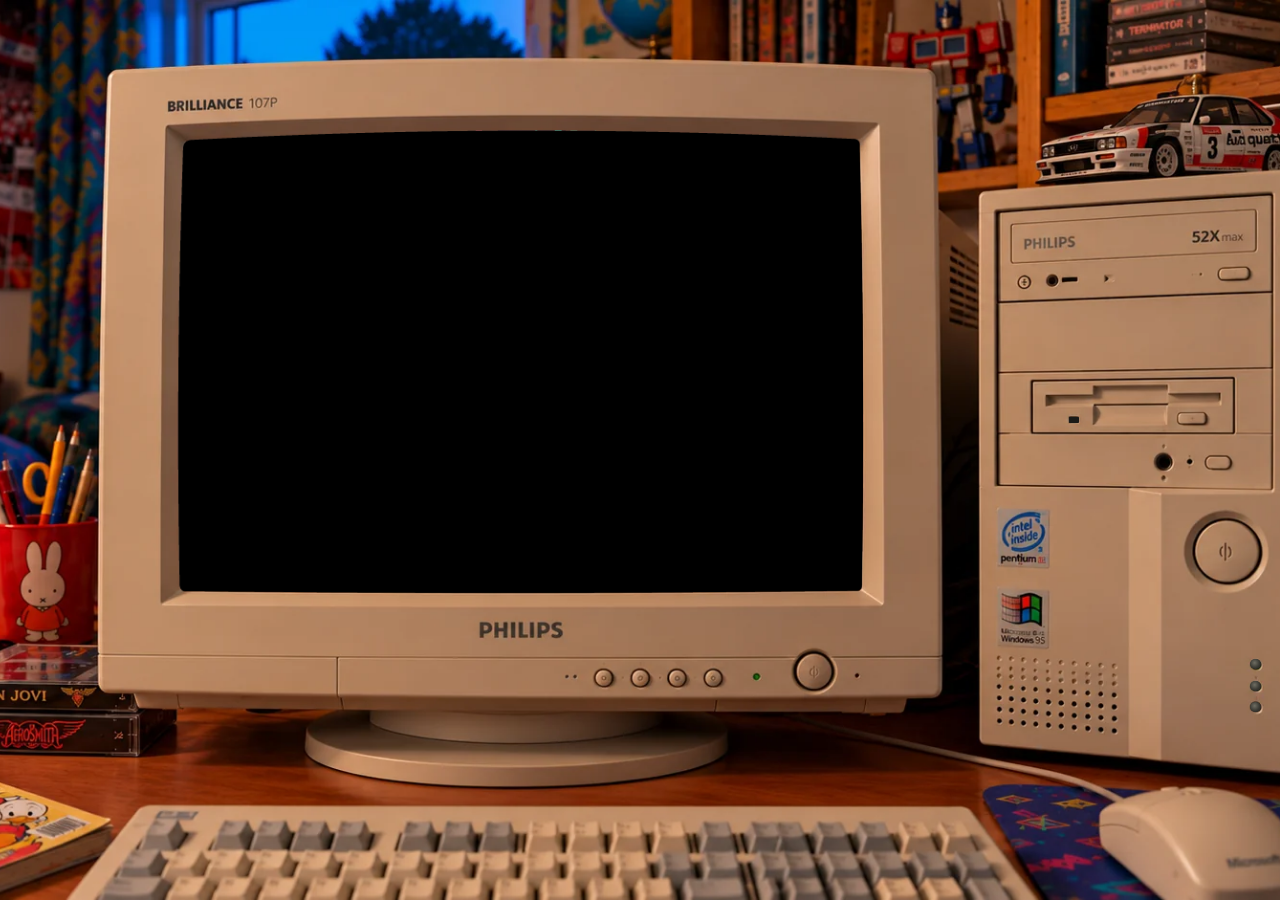
==== index.html @ fecc2c1b "updated media queries" ====
<!doctype html>
<html lang="en">
<head>
  <meta charset="utf-8">
  <meta name="viewport" content="width=device-width, initial-scale=1">
  <link rel="icon" href="data:,">
  <title>Mark's Room</title>
  <meta name="description" content="Step into Mark Priem's 90s bedroom: boot the PC, play the island adventure or DOOM, and discover his interests and projects along the way.">
  <link rel="preconnect" href="https://fonts.googleapis.com">
  <link rel="preconnect" href="https://fonts.gstatic.com" crossorigin>
  <link rel="stylesheet" href="https://fonts.googleapis.com/css2?family=Press+Start+2P&family=VT323&display=block">
  <style>
    html, body {
      margin: 0;
      height: 100%;
      background: #000;
      overflow: hidden;
    }
    /* A fixed box clips the photo, which runs off the window; otherwise
       mobile browsers widen the page to fit it and zoom out. Around the
       photo, a 90s pattern, darkening towards the edges. */
    body {
      position: fixed;
      inset: 0;
      background:
        radial-gradient(ellipse at center, rgba(0, 0, 0, 0.15) 30%, rgba(0, 0, 0, 0.65)),
        #1a1030 url(assets/memphis.svg) center / 240px;
    }
    /* The island runs on the old Philips monitor in PC.webp, whose glass is
       cut out: the canvas sits behind the photo, its edges tucked under the
       bezel. game.js sizes and places #pc, #game and #glass. */
    /* Phones and tablets. The scripts read this rather than asking
       matchMedia, which Safari's fingerprinting protection can answer
       differently from the CSS. */
    @media (hover: none) and (pointer: coarse) {
      :root {
        --handheld: 1;
      }
    }
    #window, #client {
      position: absolute;
      inset: 0;
    }
    #client {
      overflow: hidden;
    }
    #window .title {
      display: none;
    }
    /* Upright on a phone: a Windows 95 window on the wallpaper, as tall as
       the photo in it (game.js sets #client's height). */
    @media (hover: none) and (pointer: coarse) and (orientation: portrait) {
      #window {
        inset: 50% 8px auto;
        transform: translateY(-50%);
        padding: 3px;
        background: #c0c0c0;
        box-shadow:
          inset -1px -1px #0a0a0a, inset 1px 1px #dfdfdf,
          inset -2px -2px #808080, inset 2px 2px #fff,
          0 8px 32px rgba(0, 0, 0, 0.6);
      }
      #window .title {
        display: flex;
        align-items: center;
        gap: 3px;
        height: 18px;
        margin-bottom: 2px;
        padding: 0 2px 0 3px;
        background: linear-gradient(90deg, #000080, #1084d0);
        color: #fff;
        font: bold 12px/1 Tahoma, 'MS Sans Serif', Arial, sans-serif;
        white-space: nowrap;
      }
      #window .title svg {
        width: 16px;
        height: 16px;
      }
      #window .title span {
        flex: 1;
        overflow: hidden;
        text-overflow: ellipsis;
      }
      #window .title i {
        position: relative;
        width: 16px;
        height: 14px;
        background: #c0c0c0;
        box-shadow:
          inset -1px -1px #0a0a0a, inset 1px 1px #fff,
          inset -2px -2px #808080, inset 2px 2px #dfdfdf;
      }
      #window .title .close {
        margin-left: 2px;
      }
      #window .title i::before, #window .title i::after {
        content: '';
        position: absolute;
        background: #000;
      }
      #window .title .min::before {
        left: 4px;
        top: 9px;
        width: 6px;
        height: 2px;
      }
      #window .title .max::before {
        left: 3px;
        top: 2px;
        width: 9px;
        height: 9px;
        background: none;
        border: 1px solid #000;
        border-top-width: 2px;
        box-sizing: border-box;
      }
      #window .title .close::before, #window .title .close::after {
        left: 7px;
        top: 3px;
        width: 2px;
        height: 8px;
        transform: rotate(45deg);
      }
      #window .title .close::after {
        transform: rotate(-45deg);
      }
      #client {
        position: relative;
        inset: auto;
        border: 2px solid;
        border-color: #808080 #fff #fff #808080;
      }
    }
    #pc {
      position: absolute;
    }
    #pc img, #game, #glass {
      position: absolute;
    }
    #pc img {
      display: block;
      left: 0;
      top: 0;
      width: 100%;
      height: 100%;
      pointer-events: none;
      user-select: none;
    }
    #glass {
      pointer-events: none;
      container-type: size;
    }
    /* scanlines and a curved-glass vignette, over whatever is on the screen */
    #glass::after {
      content: '';
      position: absolute;
      inset: 0;
      background:
        repeating-linear-gradient(to bottom, rgba(0, 0, 0, 0.14) 0 1px, transparent 1px 3px),
        radial-gradient(ellipse at center, transparent 60%, rgba(0, 0, 0, 0.45) 100%);
    }
    /* The text mode screen of boot.js, until ADVENTURE.EXE takes over. Typing
       goes into the invisible input on top, which also brings up the
       keyboard on phones. */
    #dos, #dos-input {
      position: absolute;
      left: 0;
      top: 0;
      width: 100%;
      height: 100%;
    }
    #dos {
      background: #000;
      filter: brightness(0);
    }
    #dos.on {
      filter: brightness(1);
      transition: filter 1.4s ease-out;
    }
    /* DOOM.EXE in graphics mode, inside the same black border as the text. */
    #doom {
      position: absolute;
      left: 5%;
      top: 6%;
      width: 90%;
      height: 88%;
      image-rendering: pixelated;
      image-rendering: crisp-edges;
    }
    #dos-input {
      box-sizing: border-box;
      margin: 0;
      padding: 0;
      border: 0;
      font-size: 16px;
      opacity: 0;
      cursor: text;
      pointer-events: auto;
    }
    #game {
      display: block;
      visibility: hidden; /* until ADVENTURE.EXE runs */
      image-rendering: pixelated;
      image-rendering: crisp-edges;
      cursor: none;
      touch-action: manipulation;
    }
    /* Hardware on the photo: the power button and the tower's LEDs. --x and
       --y are the centre, --w and --h the size, all in PC.webp pixels. */
    .hw {
      position: absolute;
      left: calc((var(--x) - var(--w) / 2) / 1671 * 100%);
      top: calc((var(--y) - var(--h) / 2) / 941 * 100%);
      width: calc(var(--w) / 1671 * 100%);
      height: calc(var(--h) / 941 * 100%);
      margin: 0;
      padding: 0;
      border: 0;
      border-radius: 50%;
    }
    .power, .traced {
      background: transparent;
      cursor: pointer;
      -webkit-tap-highlight-color: transparent;
    }
    .power:focus, .traced:focus {
      outline: none;
    }
    .power:active {
      background: rgba(40, 28, 16, 0.2);
    }
    /* A ring now and then, so the dark screen doesn't leave you guessing,
       traced around the button like the glow on the desk toys. */
    .power::after {
      content: '';
      position: absolute;
      inset: -1px;
      border-radius: 50%;
      border: 2px solid rgba(255, 244, 214, 0.7);
      filter: drop-shadow(0 0 4px rgba(255, 232, 180, 0.8));
      opacity: 0;
      animation: beckon 2.4s ease-in-out 3s infinite;
      pointer-events: none;
    }
    .power:hover::after, .power:focus-visible::after {
      opacity: 1;
      animation: none;
    }
    .power.on::after {
      animation: none;
    }
    @keyframes beckon {
      50% { opacity: 1; }
    }
    /* The monitor's own power button stands in, to switch on only, while the
       tower's is out of view (game.js). */
    .power.monitor {
      display: none;
    }
    .tower-hidden > .power.monitor:not(.on) {
      display: block;
    }
    /* Toys on the desk: the Walkman's play key and the Audi quattro. Their
       glow is traced around the toy itself, in PC.webp pixels, and stays lit
       while the toy is playing. */
    .traced {
      border-radius: 0;
    }
    .traced svg {
      position: absolute;
      inset: 0;
      width: 100%;
      height: 100%;
      overflow: visible;
      opacity: 0;
      filter: drop-shadow(0 0 4px rgba(255, 232, 180, 0.8));
      animation: beckon 2.4s ease-in-out 3s infinite;
      pointer-events: none;
    }
    .traced polygon {
      fill: none;
      stroke: rgba(255, 244, 214, 0.7);
      stroke-width: 2px;
      stroke-linejoin: round;
      vector-effect: non-scaling-stroke;
    }
    .traced:hover svg, .traced:focus-visible svg, .traced[aria-pressed="true"] svg, .traced.on svg {
      opacity: 1;
      animation: none;
    }
    /* The quattro's headlights, flashed twice and twice again. */
    .lamp {
      pointer-events: none;
      border-radius: 40%;
      background: radial-gradient(closest-side, #fffef6, rgba(255, 248, 222, 0.9) 60%, transparent);
      mix-blend-mode: screen;
      opacity: 0;
    }
    .lamp::after {
      content: '';
      position: absolute;
      inset: -180% -140%;
      border-radius: 50%;
      background: radial-gradient(closest-side, rgba(255, 246, 215, 0.5), transparent);
    }
    .lamp.flash {
      animation: headlights 2s linear;
    }
    @keyframes headlights {
      0%, 4% { opacity: 0; }
      5%, 16% { opacity: 1; }
      18%, 22% { opacity: 0; }
      23%, 34% { opacity: 1; }
      36%, 59% { opacity: 0; }
      60%, 71% { opacity: 1; }
      73%, 77% { opacity: 0; }
      78%, 89% { opacity: 1; }
      92%, 100% { opacity: 0; }
    }
    .led {
      pointer-events: none;
      background: radial-gradient(circle at 42% 38%, #6f6d62, #3a3933 55%, #1f1e1a);
    }
    .led.drive {
      border-radius: 1px;
      background: #1b1a17;
    }
    .led::after {
      content: '';
      position: absolute;
      inset: -140%;
      border-radius: 50%;
      background: radial-gradient(closest-side, var(--glow), transparent);
      opacity: 0;
    }
    .led.on::after {
      opacity: 1;
    }
    .led.red.on {
      --glow: rgba(255, 60, 30, 0.55);
      background: radial-gradient(circle at 42% 38%, #ffe2d4, #ff4426 35%, #bb1400 70%, #640900);
    }
    .led.green.on {
      --glow: rgba(80, 255, 90, 0.5);
      background: radial-gradient(circle at 42% 38%, #ecffe0, #52ff5e 35%, #12a822 70%, #075412);
    }
    /* Phones and tablets held upright: the glass asks to be turned sideways.
       Sideways, game.js fills the screen with the photo. */
    #turn {
      display: none;
      position: absolute;
      inset: 0;
      pointer-events: auto;
      flex-direction: column;
      align-items: center;
      justify-content: center;
      gap: 4cqh;
      background: #000;
      color: #aaa;
      text-shadow: 0 0 0.4em rgba(170, 170, 170, 0.5);
      font: 9cqh/1 VT323, monospace;
      text-align: center;
    }
    #turn p {
      margin: 0;
    }
    #turn .note {
      font-size: 6cqh;
      color: #777;
    }
    #turn svg {
      height: 42cqh;
      overflow: visible;
      fill: none;
      stroke: currentColor;
      stroke-width: 3;
      stroke-linecap: round;
      stroke-linejoin: round;
      filter: drop-shadow(0 0 3px rgba(170, 170, 170, 0.5));
    }
    #turn .phone {
      transform-origin: 50px 50px;
      animation: turn 3s ease-in-out infinite;
    }
    #turn .phone circle {
      fill: currentColor;
      stroke: none;
    }
    @keyframes turn {
      0%, 15% { transform: rotate(0); }
      45%, 80% { transform: rotate(90deg); }
      100% { transform: rotate(0); }
    }
    @media (hover: none) and (pointer: coarse) and (orientation: portrait) {
      #turn {
        display: flex;
      }
      #pc .power {
        display: none;
      }
      /* A game running full screen gives way to the message, and runs on
         behind it. */
      #play {
        display: none;
      }
    }
    /* Turning a phone around, or a game going full screen and back: the new
       picture fades in from black (pad.js). */
    #fade {
      position: fixed;
      inset: 0;
      background: #000;
      opacity: 0;
      pointer-events: none;
    }
    #fade.on {
      animation: fade 0.5s ease-out;
    }
    @keyframes fade {
      from { opacity: 1; }
      to { opacity: 0; }
    }
    @media (prefers-reduced-motion: reduce) {
      #turn .phone, #fade.on {
        animation: none;
      }
    }
    /* Phones have no keyboard for the prompt, so its input goes: DOS types
       by itself and the programs it lists are tapped on the screen instead
       (boot.js). */
    @media (hover: none) and (pointer: coarse) {
      #dos-input {
        display: none;
      }
      #dos {
        pointer-events: auto;
      }
    }
    /* A game run from a phone's prompt fills the screen, with the stick and
       button of pad.js on top. pad.js moves the game's canvas in here. */
    #play {
      position: fixed;
      inset: 0;
      /* The pattern again, darker, so the controls stand out on it. */
      background:
        linear-gradient(rgba(0, 0, 0, 0.6), rgba(0, 0, 0, 0.6)),
        #1a1030 url(assets/memphis.svg) center / 240px;
      container-type: size;
      touch-action: none;
      user-select: none;
      -webkit-user-select: none;
      -webkit-touch-callout: none;
    }
    #play > canvas {
      position: absolute !important;
      inset: 0 !important;
      margin: auto;
      width: min(100cqw, 100cqh * var(--aspect)) !important;
      height: min(100cqh, 100cqw / var(--aspect)) !important;
    }
    #stick, #button {
      position: absolute;
      bottom: max(24px, env(safe-area-inset-bottom));
      margin: 0;
      padding: 0;
      border: 2px solid rgba(255, 244, 214, 0.35);
      border-radius: 50%;
      background: rgba(255, 244, 214, 0.08);
      -webkit-tap-highlight-color: transparent;
    }
    #stick {
      left: max(40px, env(safe-area-inset-left));
      width: 120px;
      height: 120px;
    }
    #stick span {
      position: absolute;
      left: 50%;
      top: 50%;
      width: 56px;
      height: 56px;
      margin: -28px;
      border-radius: 50%;
      background: rgba(255, 244, 214, 0.35);
    }
    #button {
      right: max(40px, env(safe-area-inset-right));
      width: 84px;
      height: 84px;
    }
    #button:focus {
      outline: none;
    }
    #button.down {
      background: rgba(255, 244, 214, 0.35);
    }
    #tutorial {
      position: absolute;
      inset: 0;
      display: flex;
      flex-direction: column;
      align-items: center;
      justify-content: center;
      gap: 0.6em;
      padding: 0 15%;
      background: rgba(0, 0, 0, 0.8);
      color: #aaa;
      text-shadow: 0 0 0.4em rgba(170, 170, 170, 0.5);
      font: 22px/1.1 VT323, monospace;
      text-align: center;
    }
    #tutorial[hidden] {
      display: none;
    }
    #tutorial p {
      margin: 0;
    }
    #tutorial p:last-child {
      margin-top: 0.6em;
      color: #fff;
    }
    .sr-only {
      position: absolute;
      width: 1px;
      height: 1px;
      overflow: hidden;
      clip: rect(0 0 0 0);
      white-space: nowrap;
    }
    noscript {
      color: #ccc;
      font: 14px/1.6 monospace;
      padding: 16px;
    }
    noscript a { color: #f6ee6a; }
  </style>
</head>
<body>
  <!-- Upright on a phone, the scene sits in a Windows 95 window; otherwise
       the window is the whole screen with no frame. game.js fits the scene
       to #client. -->
  <div id="window">
    <div class="title" aria-hidden="true">
      <svg viewBox="0 0 16 16" shape-rendering="crispEdges">
        <path fill="#c0c0c0" d="M2 2h12v9H2z"/>
        <path fill="#000080" d="M3 3h10v7H3z"/>
        <path fill="#55ffff" d="M4 4h3v1H4zm0 2h5v1H4z"/>
        <path fill="#808080" d="M6 11h4v2H6zM4 13h8v1H4z"/>
      </svg>
      <span>Mark's Room</span>
      <i class="min"></i><i class="max"></i><i class="close"></i>
    </div>
    <div id="client">
      <div id="pc">
        <canvas id="game" aria-label="A moonlit pixel-art island. Each candle-lit house is one of Mark Priem's GitHub projects."></canvas>
        <div id="glass">
          <canvas id="dos" aria-hidden="true"></canvas>
          <canvas id="doom" aria-label="DOOM" hidden></canvas>
          <input id="dos-input" aria-label="MS-DOS prompt. Type HELP for a list of commands."
                 autocomplete="off" autocapitalize="characters" autocorrect="off" spellcheck="false" disabled>
          <div id="turn">
            <svg viewBox="0 0 100 100" aria-hidden="true">
              <g class="phone">
                <rect x="36" y="24" width="28" height="52" rx="5"/>
                <line x1="46" y1="29" x2="54" y2="29"/>
                <circle cx="50" cy="70.5" r="2.5"/>
              </g>
              <path d="M72.9 17.2A40 40 0 0 1 89.4 43.1M84.5 37.9L89.4 43.1 92.3 36.5"/>
            </svg>
            <p>TURN YOUR SCREEN<br>TO GET STARTED</p>
            <p class="note">FOR THE BEST EXPERIENCE, VISIT ON A PC</p>
          </div>
        </div>
        <img src="assets/PC.webp" alt="" width="1671" height="941">
        <button class="hw power" style="--x: 1568; --y: 577; --w: 86; --h: 86" aria-label="Switch on the computer"></button>
        <button class="hw power monitor" style="--x: 1138.5; --y: 700.5; --w: 48; --h: 48" aria-label="Switch on the computer"></button>
        <button class="hw traced audi" style="--x: 1514; --y: 143.5; --w: 292; --h: 101" aria-label="Rev the Audi quattro">
          <svg viewBox="1368 93 292 101" preserveAspectRatio="none" aria-hidden="true">
            <polygon points="1370,190 1370,169 1376,151 1385,145.5 1442,131 1450,132.5 1476,107.5 1496,100 1497.5,96 1517.5,95.5 1520,98.5 1577.5,101 1607.5,112.5 1610,110 1652.5,103.5 1656.5,125 1651,140 1657.5,167.5 1654,176 1622.5,179 1520,182.5 1507.5,185 1435,187.5 1375,192"/>
          </svg>
        </button>
        <span class="hw lamp" style="--x: 1384; --y: 159; --w: 13; --h: 11"></span>
        <span class="hw lamp" style="--x: 1443; --y: 151; --w: 20; --h: 12"></span>
        <button class="hw traced play" style="--x: 80.5; --y: 613; --w: 14; --h: 20" aria-label="Play 90s rock on the Walkman" aria-pressed="false">
          <svg viewBox="73.5 603 14 20" preserveAspectRatio="none" aria-hidden="true">
            <polygon points="74,604 86.5,605 86.5,621 74.5,622"/>
          </svg>
        </button>
        <span class="hw led red" id="led-power" style="--x: 1599.5; --y: 694.5; --w: 11; --h: 11"></span>
        <span class="hw led green" id="led-hdd" style="--x: 1599.5; --y: 717.5; --w: 11; --h: 11"></span>
        <span class="hw led green" id="led-floppy" style="--x: 1599.5; --y: 739; --w: 11; --h: 11"></span>
        <span class="hw led green drive" id="led-drive" style="--x: 1409.5; --y: 439; --w: 10; --h: 6"></span>
      </div>
    </div>
  </div>
  <div id="play" hidden>
    <div id="stick"><span></span></div>
    <button id="button" aria-label="Select or fire"></button>
    <div id="tutorial"></div>
  </div>
  <div id="fade"></div>
  <nav class="sr-only" aria-label="Projects">
    <ul id="repo-list"></ul>
  </nav>
  <noscript>
    This island needs JavaScript. Meanwhile, the projects are on
    <a href="https://github.com/mpriem">github.com/mpriem</a>.
  </noscript>
  <script>
    // Whether the CSS took this for a phone or tablet (--handheld above).
    window.handheld = {
      get matches() {
        return getComputedStyle(document.documentElement).getPropertyValue('--handheld').trim() === '1';
      }
    };
  </script>
  <script src="assets/kid.js"></script>
  <script src="assets/game.js"></script>
  <script src="assets/doom.js"></script>
  <script src="assets/pad.js"></script>
  <script src="assets/boot.js"></script>
  <script src="assets/desk.js"></script>
</body>
</html>
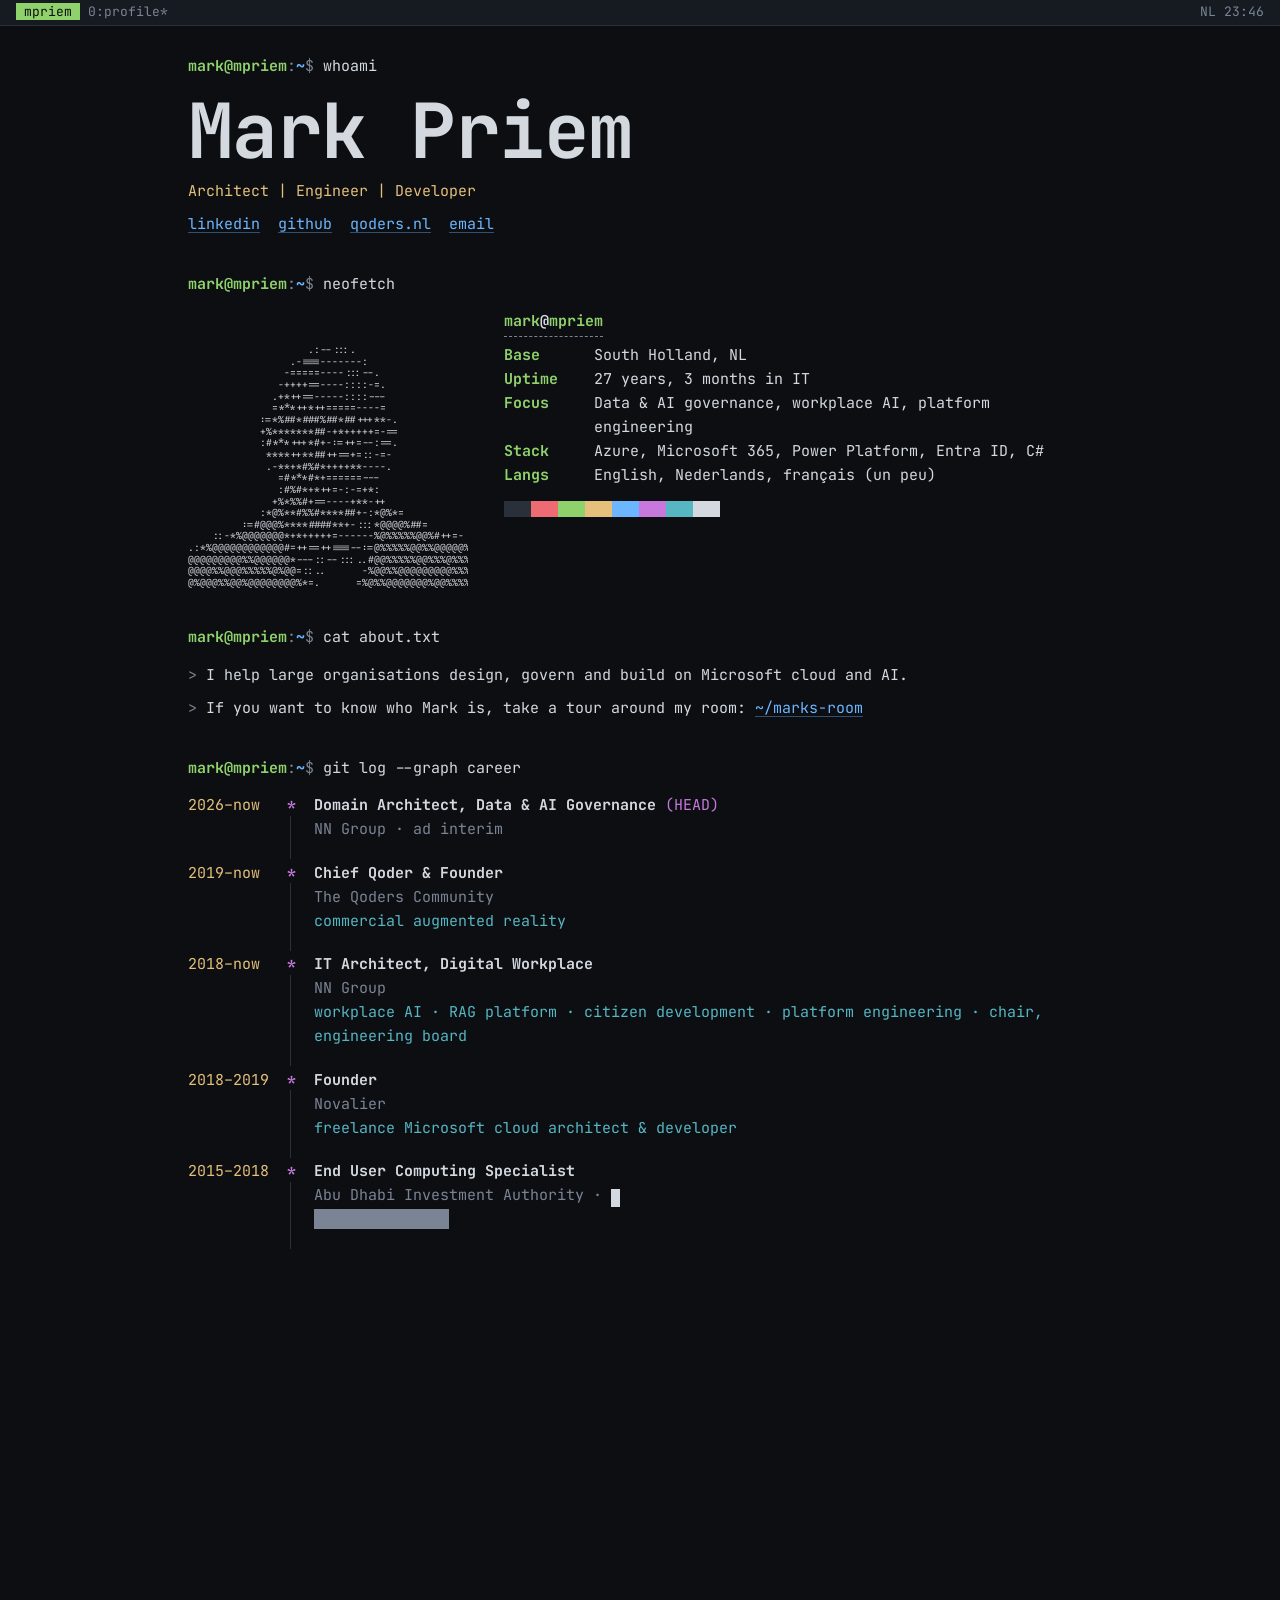
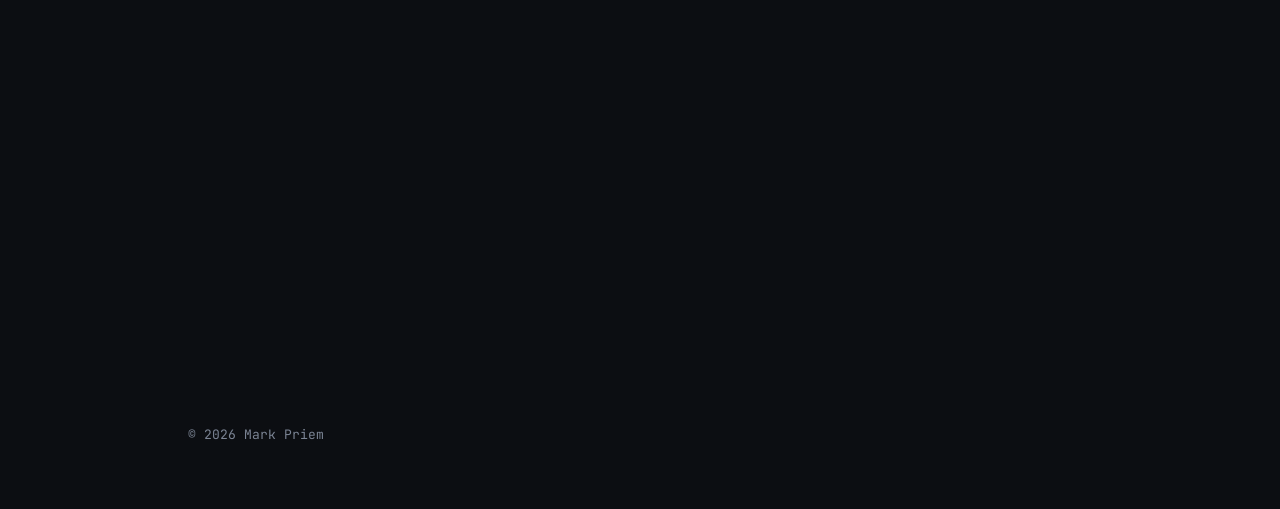
==== commit 41fb28d7: "Move Mark's Room to /marks-room and add a terminal-style profile as the home page The home page is n" ====
--- a/index.html
+++ b/index.html
@@ -2,522 +2,66 @@
 <html lang="en">
 <head>
   <meta charset="utf-8">
-  <meta name="viewport" content="width=device-width, initial-scale=1">
-  <link rel="icon" href="data:,">
-  <title>Mark's Room</title>
-  <meta name="description" content="Step into Mark Priem's 90s bedroom: boot the PC, play the island adventure or DOOM, and discover his interests and projects along the way.">
+  <meta name="viewport" content="width=device-width, initial-scale=1, viewport-fit=cover">
+  <title>Mark Priem · Architect, Engineer, Developer</title>
+  <meta name="description" content="Mark Priem: IT architect, engineer and developer in South Holland, the Netherlands. 25+ years in IT, Microsoft cloud, Data & AI governance at NN Group, founder of The Qoders Community.">
+  <meta property="og:type" content="profile">
+  <meta property="og:title" content="Mark Priem · Architect, Engineer, Developer">
+  <meta property="og:description" content="25+ years in IT. Data & AI governance at NN Group, founder of The Qoders Community.">
+  <meta property="og:image" content="https://mpriem.github.io/assets/mark-square.jpg">
+  <meta name="theme-color" content="#0c0e12">
+  <link rel="icon" href="data:image/svg+xml,%3Csvg xmlns='http://www.w3.org/2000/svg' viewBox='0 0 32 32'%3E%3Crect width='32' height='32' rx='6' fill='%230c0e12'/%3E%3Cpath d='M7 10l6 6-6 6' fill='none' stroke='%238fd16a' stroke-width='3' stroke-linecap='round' stroke-linejoin='round'/%3E%3Cpath d='M16 22h9' stroke='%23d4d9e0' stroke-width='3' stroke-linecap='round'/%3E%3C/svg%3E">
   <link rel="preconnect" href="https://fonts.googleapis.com">
   <link rel="preconnect" href="https://fonts.gstatic.com" crossorigin>
-  <link rel="stylesheet" href="https://fonts.googleapis.com/css2?family=Press+Start+2P&family=VT323&display=block">
+  <link rel="stylesheet" href="https://fonts.googleapis.com/css2?family=JetBrains+Mono:wght@400;700&display=swap">
   <style>
-    html, body {
+    :root {
+      --bg: #0c0e12;
+      --bar: #161a21;
+      --fg: #d4d9e0;
+      --dim: #7b8494;
+      --rule: #2a303a;
+      --green: #8fd16a;
+      --blue: #6cb6ff;
+      --yellow: #e5c07b;
+      --magenta: #c678dd;
+      --cyan: #56b6c2;
+      --red: #ef6b73;
+      color-scheme: dark;
+    }
+    * {
+      box-sizing: border-box;
+    }
+    html {
+      background: var(--bg);
+      -webkit-text-size-adjust: 100%;
+    }
+    body {
       margin: 0;
-      height: 100%;
-      background: #000;
-      overflow: hidden;
-    }
-    /* A fixed box clips the photo, which runs off the window; otherwise
-       mobile browsers widen the page to fit it and zoom out. Around the
-       photo, a 90s pattern, darkening towards the edges. */
-    body {
-      position: fixed;
-      inset: 0;
-      background:
-        radial-gradient(ellipse at center, rgba(0, 0, 0, 0.15) 30%, rgba(0, 0, 0, 0.65)),
-        #1a1030 url(assets/memphis.svg) center / 240px;
-    }
-    /* The island runs on the old Philips monitor in PC.webp, whose glass is
-       cut out: the canvas sits behind the photo, its edges tucked under the
-       bezel. game.js sizes and places #pc, #game and #glass. */
-    /* Phones and tablets. The scripts read this rather than asking
-       matchMedia, which Safari's fingerprinting protection can answer
-       differently from the CSS. */
-    @media (hover: none) and (pointer: coarse) {
-      :root {
-        --handheld: 1;
-      }
-    }
-    #window, #client {
-      position: absolute;
-      inset: 0;
-    }
-    #client {
-      overflow: hidden;
-    }
-    #window .title {
-      display: none;
-    }
-    /* Upright on a phone: a Windows 95 window on the wallpaper, as tall as
-       the photo in it (game.js sets #client's height). */
-    @media (hover: none) and (pointer: coarse) and (orientation: portrait) {
-      #window {
-        inset: 50% 8px auto;
-        transform: translateY(-50%);
-        padding: 3px;
-        background: #c0c0c0;
-        box-shadow:
-          inset -1px -1px #0a0a0a, inset 1px 1px #dfdfdf,
-          inset -2px -2px #808080, inset 2px 2px #fff,
-          0 8px 32px rgba(0, 0, 0, 0.6);
-      }
-      #window .title {
-        display: flex;
-        align-items: center;
-        gap: 3px;
-        height: 18px;
-        margin-bottom: 2px;
-        padding: 0 2px 0 3px;
-        background: linear-gradient(90deg, #000080, #1084d0);
-        color: #fff;
-        font: bold 12px/1 Tahoma, 'MS Sans Serif', Arial, sans-serif;
-        white-space: nowrap;
-      }
-      #window .title svg {
-        width: 16px;
-        height: 16px;
-      }
-      #window .title span {
-        flex: 1;
-        overflow: hidden;
-        text-overflow: ellipsis;
-      }
-      #window .title i {
-        position: relative;
-        width: 16px;
-        height: 14px;
-        background: #c0c0c0;
-        box-shadow:
-          inset -1px -1px #0a0a0a, inset 1px 1px #fff,
-          inset -2px -2px #808080, inset 2px 2px #dfdfdf;
-      }
-      #window .title .close {
-        margin-left: 2px;
-      }
-      #window .title i::before, #window .title i::after {
-        content: '';
-        position: absolute;
-        background: #000;
-      }
-      #window .title .min::before {
-        left: 4px;
-        top: 9px;
-        width: 6px;
-        height: 2px;
-      }
-      #window .title .max::before {
-        left: 3px;
-        top: 2px;
-        width: 9px;
-        height: 9px;
-        background: none;
-        border: 1px solid #000;
-        border-top-width: 2px;
-        box-sizing: border-box;
-      }
-      #window .title .close::before, #window .title .close::after {
-        left: 7px;
-        top: 3px;
-        width: 2px;
-        height: 8px;
-        transform: rotate(45deg);
-      }
-      #window .title .close::after {
-        transform: rotate(-45deg);
-      }
-      #client {
-        position: relative;
-        inset: auto;
-        border: 2px solid;
-        border-color: #808080 #fff #fff #808080;
-      }
-    }
-    #pc {
-      position: absolute;
-    }
-    #pc img, #game, #glass {
-      position: absolute;
-    }
-    #pc img {
-      display: block;
-      left: 0;
-      top: 0;
-      width: 100%;
-      height: 100%;
-      pointer-events: none;
-      user-select: none;
-    }
-    #glass {
-      pointer-events: none;
-      container-type: size;
-    }
-    /* scanlines and a curved-glass vignette, over whatever is on the screen */
-    #glass::after {
-      content: '';
-      position: absolute;
-      inset: 0;
-      background:
-        repeating-linear-gradient(to bottom, rgba(0, 0, 0, 0.14) 0 1px, transparent 1px 3px),
-        radial-gradient(ellipse at center, transparent 60%, rgba(0, 0, 0, 0.45) 100%);
-    }
-    /* The text mode screen of boot.js, until ADVENTURE.EXE takes over. Typing
-       goes into the invisible input on top, which also brings up the
-       keyboard on phones. */
-    #dos, #dos-input {
-      position: absolute;
-      left: 0;
-      top: 0;
-      width: 100%;
-      height: 100%;
-    }
-    #dos {
-      background: #000;
-      filter: brightness(0);
-    }
-    #dos.on {
-      filter: brightness(1);
-      transition: filter 1.4s ease-out;
-    }
-    /* DOOM.EXE in graphics mode, inside the same black border as the text. */
-    #doom {
-      position: absolute;
-      left: 5%;
-      top: 6%;
-      width: 90%;
-      height: 88%;
-      image-rendering: pixelated;
-      image-rendering: crisp-edges;
-    }
-    #dos-input {
-      box-sizing: border-box;
+      background: var(--bg);
+      color: var(--fg);
+      font: 15px/1.6 'JetBrains Mono', ui-monospace, SFMono-Regular, Menlo, Consolas, monospace;
+    }
+    a {
+      color: var(--blue);
+      text-decoration: underline;
+      text-decoration-color: color-mix(in srgb, currentColor 40%, transparent);
+      text-underline-offset: 3px;
+    }
+    a:hover {
+      text-decoration-color: currentColor;
+    }
+    a:focus-visible {
+      outline: 2px solid var(--blue);
+      outline-offset: 2px;
+    }
+    h1, h2, h3, p, ol, ul, dl, dd, figure, pre {
       margin: 0;
+      font: inherit;
+    }
+    ol, ul {
       padding: 0;
-      border: 0;
-      font-size: 16px;
-      opacity: 0;
-      cursor: text;
-      pointer-events: auto;
-    }
-    #game {
-      display: block;
-      visibility: hidden; /* until ADVENTURE.EXE runs */
-      image-rendering: pixelated;
-      image-rendering: crisp-edges;
-      cursor: none;
-      touch-action: manipulation;
-    }
-    /* Hardware on the photo: the power button and the tower's LEDs. --x and
-       --y are the centre, --w and --h the size, all in PC.webp pixels. */
-    .hw {
-      position: absolute;
-      left: calc((var(--x) - var(--w) / 2) / 1671 * 100%);
-      top: calc((var(--y) - var(--h) / 2) / 941 * 100%);
-      width: calc(var(--w) / 1671 * 100%);
-      height: calc(var(--h) / 941 * 100%);
-      margin: 0;
-      padding: 0;
-      border: 0;
-      border-radius: 50%;
-    }
-    .power, .traced {
-      background: transparent;
-      cursor: pointer;
-      -webkit-tap-highlight-color: transparent;
-    }
-    .power:focus, .traced:focus {
-      outline: none;
-    }
-    .power:active {
-      background: rgba(40, 28, 16, 0.2);
-    }
-    /* A ring now and then, so the dark screen doesn't leave you guessing,
-       traced around the button like the glow on the desk toys. */
-    .power::after {
-      content: '';
-      position: absolute;
-      inset: -1px;
-      border-radius: 50%;
-      border: 2px solid rgba(255, 244, 214, 0.7);
-      filter: drop-shadow(0 0 4px rgba(255, 232, 180, 0.8));
-      opacity: 0;
-      animation: beckon 2.4s ease-in-out 3s infinite;
-      pointer-events: none;
-    }
-    .power:hover::after, .power:focus-visible::after {
-      opacity: 1;
-      animation: none;
-    }
-    .power.on::after {
-      animation: none;
-    }
-    @keyframes beckon {
-      50% { opacity: 1; }
-    }
-    /* The monitor's own power button stands in, to switch on only, while the
-       tower's is out of view (game.js). */
-    .power.monitor {
-      display: none;
-    }
-    .tower-hidden > .power.monitor:not(.on) {
-      display: block;
-    }
-    /* Toys on the desk: the Walkman's play key and the Audi quattro. Their
-       glow is traced around the toy itself, in PC.webp pixels, and stays lit
-       while the toy is playing. */
-    .traced {
-      border-radius: 0;
-    }
-    .traced svg {
-      position: absolute;
-      inset: 0;
-      width: 100%;
-      height: 100%;
-      overflow: visible;
-      opacity: 0;
-      filter: drop-shadow(0 0 4px rgba(255, 232, 180, 0.8));
-      animation: beckon 2.4s ease-in-out 3s infinite;
-      pointer-events: none;
-    }
-    .traced polygon {
-      fill: none;
-      stroke: rgba(255, 244, 214, 0.7);
-      stroke-width: 2px;
-      stroke-linejoin: round;
-      vector-effect: non-scaling-stroke;
-    }
-    .traced:hover svg, .traced:focus-visible svg, .traced[aria-pressed="true"] svg, .traced.on svg {
-      opacity: 1;
-      animation: none;
-    }
-    /* The quattro's headlights, flashed twice and twice again. */
-    .lamp {
-      pointer-events: none;
-      border-radius: 40%;
-      background: radial-gradient(closest-side, #fffef6, rgba(255, 248, 222, 0.9) 60%, transparent);
-      mix-blend-mode: screen;
-      opacity: 0;
-    }
-    .lamp::after {
-      content: '';
-      position: absolute;
-      inset: -180% -140%;
-      border-radius: 50%;
-      background: radial-gradient(closest-side, rgba(255, 246, 215, 0.5), transparent);
-    }
-    .lamp.flash {
-      animation: headlights 2s linear;
-    }
-    @keyframes headlights {
-      0%, 4% { opacity: 0; }
-      5%, 16% { opacity: 1; }
-      18%, 22% { opacity: 0; }
-      23%, 34% { opacity: 1; }
-      36%, 59% { opacity: 0; }
-      60%, 71% { opacity: 1; }
-      73%, 77% { opacity: 0; }
-      78%, 89% { opacity: 1; }
-      92%, 100% { opacity: 0; }
-    }
-    .led {
-      pointer-events: none;
-      background: radial-gradient(circle at 42% 38%, #6f6d62, #3a3933 55%, #1f1e1a);
-    }
-    .led.drive {
-      border-radius: 1px;
-      background: #1b1a17;
-    }
-    .led::after {
-      content: '';
-      position: absolute;
-      inset: -140%;
-      border-radius: 50%;
-      background: radial-gradient(closest-side, var(--glow), transparent);
-      opacity: 0;
-    }
-    .led.on::after {
-      opacity: 1;
-    }
-    .led.red.on {
-      --glow: rgba(255, 60, 30, 0.55);
-      background: radial-gradient(circle at 42% 38%, #ffe2d4, #ff4426 35%, #bb1400 70%, #640900);
-    }
-    .led.green.on {
-      --glow: rgba(80, 255, 90, 0.5);
-      background: radial-gradient(circle at 42% 38%, #ecffe0, #52ff5e 35%, #12a822 70%, #075412);
-    }
-    /* Phones and tablets held upright: the glass asks to be turned sideways.
-       Sideways, game.js fills the screen with the photo. */
-    #turn {
-      display: none;
-      position: absolute;
-      inset: 0;
-      pointer-events: auto;
-      flex-direction: column;
-      align-items: center;
-      justify-content: center;
-      gap: 4cqh;
-      background: #000;
-      color: #aaa;
-      text-shadow: 0 0 0.4em rgba(170, 170, 170, 0.5);
-      font: 9cqh/1 VT323, monospace;
-      text-align: center;
-    }
-    #turn p {
-      margin: 0;
-    }
-    #turn .note {
-      font-size: 6cqh;
-      color: #777;
-    }
-    #turn svg {
-      height: 42cqh;
-      overflow: visible;
-      fill: none;
-      stroke: currentColor;
-      stroke-width: 3;
-      stroke-linecap: round;
-      stroke-linejoin: round;
-      filter: drop-shadow(0 0 3px rgba(170, 170, 170, 0.5));
-    }
-    #turn .phone {
-      transform-origin: 50px 50px;
-      animation: turn 3s ease-in-out infinite;
-    }
-    #turn .phone circle {
-      fill: currentColor;
-      stroke: none;
-    }
-    @keyframes turn {
-      0%, 15% { transform: rotate(0); }
-      45%, 80% { transform: rotate(90deg); }
-      100% { transform: rotate(0); }
-    }
-    @media (hover: none) and (pointer: coarse) and (orientation: portrait) {
-      #turn {
-        display: flex;
-      }
-      #pc .power {
-        display: none;
-      }
-      /* A game running full screen gives way to the message, and runs on
-         behind it. */
-      #play {
-        display: none;
-      }
-    }
-    /* Turning a phone around, or a game going full screen and back: the new
-       picture fades in from black (pad.js). */
-    #fade {
-      position: fixed;
-      inset: 0;
-      background: #000;
-      opacity: 0;
-      pointer-events: none;
-    }
-    #fade.on {
-      animation: fade 0.5s ease-out;
-    }
-    @keyframes fade {
-      from { opacity: 1; }
-      to { opacity: 0; }
-    }
-    @media (prefers-reduced-motion: reduce) {
-      #turn .phone, #fade.on {
-        animation: none;
-      }
-    }
-    /* Phones have no keyboard for the prompt, so its input goes: DOS types
-       by itself and the programs it lists are tapped on the screen instead
-       (boot.js). */
-    @media (hover: none) and (pointer: coarse) {
-      #dos-input {
-        display: none;
-      }
-      #dos {
-        pointer-events: auto;
-      }
-    }
-    /* A game run from a phone's prompt fills the screen, with the stick and
-       button of pad.js on top. pad.js moves the game's canvas in here. */
-    #play {
-      position: fixed;
-      inset: 0;
-      /* The pattern again, darker, so the controls stand out on it. */
-      background:
-        linear-gradient(rgba(0, 0, 0, 0.6), rgba(0, 0, 0, 0.6)),
-        #1a1030 url(assets/memphis.svg) center / 240px;
-      container-type: size;
-      touch-action: none;
-      user-select: none;
-      -webkit-user-select: none;
-      -webkit-touch-callout: none;
-    }
-    #play > canvas {
-      position: absolute !important;
-      inset: 0 !important;
-      margin: auto;
-      width: min(100cqw, 100cqh * var(--aspect)) !important;
-      height: min(100cqh, 100cqw / var(--aspect)) !important;
-    }
-    #stick, #button {
-      position: absolute;
-      bottom: max(24px, env(safe-area-inset-bottom));
-      margin: 0;
-      padding: 0;
-      border: 2px solid rgba(255, 244, 214, 0.35);
-      border-radius: 50%;
-      background: rgba(255, 244, 214, 0.08);
-      -webkit-tap-highlight-color: transparent;
-    }
-    #stick {
-      left: max(40px, env(safe-area-inset-left));
-      width: 120px;
-      height: 120px;
-    }
-    #stick span {
-      position: absolute;
-      left: 50%;
-      top: 50%;
-      width: 56px;
-      height: 56px;
-      margin: -28px;
-      border-radius: 50%;
-      background: rgba(255, 244, 214, 0.35);
-    }
-    #button {
-      right: max(40px, env(safe-area-inset-right));
-      width: 84px;
-      height: 84px;
-    }
-    #button:focus {
-      outline: none;
-    }
-    #button.down {
-      background: rgba(255, 244, 214, 0.35);
-    }
-    #tutorial {
-      position: absolute;
-      inset: 0;
-      display: flex;
-      flex-direction: column;
-      align-items: center;
-      justify-content: center;
-      gap: 0.6em;
-      padding: 0 15%;
-      background: rgba(0, 0, 0, 0.8);
-      color: #aaa;
-      text-shadow: 0 0 0.4em rgba(170, 170, 170, 0.5);
-      font: 22px/1.1 VT323, monospace;
-      text-align: center;
-    }
-    #tutorial[hidden] {
-      display: none;
-    }
-    #tutorial p {
-      margin: 0;
-    }
-    #tutorial p:last-child {
-      margin-top: 0.6em;
-      color: #fff;
+      list-style: none;
     }
     .sr-only {
       position: absolute;
@@ -527,98 +71,617 @@
       clip: rect(0 0 0 0);
       white-space: nowrap;
     }
-    noscript {
-      color: #ccc;
-      font: 14px/1.6 monospace;
-      padding: 16px;
-    }
-    noscript a { color: #f6ee6a; }
+
+    /* A tmux status line along the top. */
+    .bar {
+      position: sticky;
+      top: 0;
+      z-index: 1;
+      display: flex;
+      justify-content: space-between;
+      gap: 2ch;
+      padding: 2px max(16px, env(safe-area-inset-right)) 2px max(16px, env(safe-area-inset-left));
+      background: var(--bar);
+      border-bottom: 1px solid var(--rule);
+      color: var(--dim);
+      font-size: 13px;
+      white-space: nowrap;
+    }
+    .bar b {
+      color: var(--bg);
+      background: var(--green);
+      padding: 0 1ch;
+      font-weight: 400;
+    }
+
+    .term {
+      max-width: 104ch;
+      margin: 0 auto;
+      padding: 28px max(16px, env(safe-area-inset-right)) 64px max(16px, env(safe-area-inset-left));
+    }
+    section + section {
+      margin-top: 2.4em;
+    }
+    .cmd {
+      margin-bottom: 0.9em;
+      overflow-wrap: anywhere;
+    }
+    .ps1 .user {
+      color: var(--green);
+      font-weight: 700;
+    }
+    .ps1 .path {
+      color: var(--blue);
+      font-weight: 700;
+    }
+    .ps1 .sign {
+      color: var(--dim);
+    }
+    .dim {
+      color: var(--dim);
+    }
+
+    .whoami h1 {
+      font-size: clamp(40px, 11vw, 76px);
+      font-weight: 700;
+      line-height: 1.05;
+      letter-spacing: -0.02em;
+    }
+    .tagline {
+      margin-top: 0.5em;
+      color: var(--yellow);
+    }
+    .links {
+      display: flex;
+      flex-wrap: wrap;
+      gap: 0.4em 2ch;
+      margin-top: 0.6em;
+    }
+    .links .dim {
+      text-decoration: none;
+    }
+
+    /* neofetch: the photo in ASCII until it has typed out, then the photo
+       itself. Hovering brings the ASCII back. */
+    .fetch {
+      display: grid;
+      grid-template-columns: 1fr;
+      gap: 1.4em 4ch;
+      align-items: start;
+    }
+    @media (min-width: 720px) {
+      .fetch {
+        grid-template-columns: 280px 1fr;
+      }
+    }
+    .photo {
+      position: relative;
+      width: min(100%, 280px);
+      aspect-ratio: 1;
+      container-type: inline-size;
+      overflow: hidden;
+    }
+    .photo pre {
+      color: var(--fg);
+      font-size: calc(100cqw / 48 / 0.6);
+      line-height: 1.2;
+      white-space: pre;
+    }
+    .photo img {
+      position: absolute;
+      inset: 0;
+      width: 100%;
+      height: 100%;
+      object-fit: cover;
+      filter: grayscale(0.15) contrast(1.02);
+      transition: opacity 0.9s ease;
+    }
+    .photo.rendered:hover img {
+      opacity: 0;
+      transition-duration: 0.25s;
+    }
+    .fetch .host {
+      color: var(--green);
+      font-weight: 700;
+    }
+    .fetch .host span {
+      color: var(--fg);
+    }
+    .fetch hr {
+      width: 11ch;
+      margin: 0.2em 0 0.4em;
+      border: 0;
+      border-top: 1px dashed var(--dim);
+    }
+    .fetch dl div {
+      display: grid;
+      grid-template-columns: 9ch 1fr;
+      gap: 1ch;
+    }
+    .fetch dt {
+      color: var(--green);
+      font-weight: 700;
+    }
+    .swatches {
+      display: flex;
+      margin-top: 0.9em;
+    }
+    .swatches i {
+      width: 3ch;
+      height: 1.1em;
+    }
+
+    .about p + p {
+      margin-top: 0.6em;
+    }
+    .about [data-type] p::before {
+      content: '> ';
+      color: var(--dim);
+    }
+
+    /* git log --graph: the date, the graph line with its commit, the role. */
+    .log li {
+      display: grid;
+      grid-template-columns: 3ch 1fr;
+      grid-template-areas:
+        "rail when"
+        "rail body";
+    }
+    @media (min-width: 720px) {
+      .log li {
+        grid-template-columns: 11ch 3ch 1fr;
+        grid-template-areas: "when rail body";
+      }
+    }
+    .log .when {
+      grid-area: when;
+      color: var(--yellow);
+      white-space: nowrap;
+    }
+    .log .rail {
+      grid-area: rail;
+      position: relative;
+    }
+    .log .rail::before {
+      content: '*';
+      position: absolute;
+      left: 0;
+      top: 0;
+      color: var(--magenta);
+      font-weight: 700;
+    }
+    .log .rail::after {
+      content: '';
+      position: absolute;
+      left: 0.3ch;
+      top: 1.5em;
+      bottom: 0.1em;
+      border-left: 1px solid var(--rule);
+    }
+    .log li:last-child .rail::after {
+      display: none;
+    }
+    .log .body {
+      grid-area: body;
+      padding-bottom: 1.3em;
+    }
+    .log li:last-child .body {
+      padding-bottom: 0;
+    }
+    .log h3 {
+      font-weight: 700;
+    }
+    .log .ref {
+      color: var(--magenta);
+      font-weight: 400;
+    }
+    .log .org {
+      color: var(--dim);
+    }
+    .log .note {
+      color: var(--cyan);
+    }
+    .log .redacted {
+      color: var(--dim);
+    }
+    .log .redacted s {
+      text-decoration: none;
+      background: var(--dim);
+      color: transparent;
+    }
+
+    .ls {
+      display: grid;
+      grid-template-columns: repeat(auto-fill, minmax(34ch, 1fr));
+      column-gap: 3ch;
+    }
+    .ls li:last-child {
+      grid-column: 1 / -1;
+    }
+    .ls .dir {
+      color: var(--blue);
+      font-weight: 700;
+    }
+
+    .footer {
+      margin-top: 3em;
+      color: var(--dim);
+      font-size: 13px;
+    }
+
+    /* Typing as it scrolls into view (typing.js below). Until a block's turn
+       comes, its text stays in the page but out of sight, so nothing jumps
+       and screen readers and search engines still get all of it. */
+    .typing [data-type]:not(.ready),
+    .typing [data-type]:not(.ready) *,
+    .typing .ghost {
+      color: transparent !important;
+      text-decoration-color: transparent !important;
+    }
+    .typing .ghost * {
+      color: transparent !important;
+    }
+    .typing [data-type]:not(.started) .rail,
+    .typing [data-type]:not(.started) *::before,
+    .typing [data-type]:not(.done) .deco {
+      visibility: hidden;
+    }
+    /* A link's underline belongs to the link, not its ghost text. */
+    .typing [data-type]:not(.done) a {
+      text-decoration-color: transparent;
+    }
+    .typing .photo:not(.rendered) img {
+      opacity: 0;
+    }
+    .cursor {
+      display: inline-block;
+      position: relative;
+      width: 0;
+      height: 1em;
+      vertical-align: text-bottom;
+    }
+    .cursor::after {
+      content: '';
+      position: absolute;
+      left: 0;
+      top: -0.1em;
+      width: 0.6em;
+      height: 1.25em;
+      background: var(--fg);
+      animation: blink 1.1s steps(1) infinite;
+    }
+    .busy .cursor::after {
+      animation: none;
+    }
+    @keyframes blink {
+      50% { opacity: 0; }
+    }
+    @media (prefers-reduced-motion: reduce) {
+      .cursor::after {
+        animation: none;
+      }
+    }
   </style>
+  <script>
+    // Only type things out for those who don't mind the motion; everyone
+    // else gets the page as it is.
+    if (!matchMedia('(prefers-reduced-motion: reduce)').matches) {
+      document.documentElement.classList.add('typing');
+    }
+  </script>
 </head>
 <body>
-  <!-- Upright on a phone, the scene sits in a Windows 95 window; otherwise
-       the window is the whole screen with no frame. game.js fits the scene
-       to #client. -->
-  <div id="window">
-    <div class="title" aria-hidden="true">
-      <svg viewBox="0 0 16 16" shape-rendering="crispEdges">
-        <path fill="#c0c0c0" d="M2 2h12v9H2z"/>
-        <path fill="#000080" d="M3 3h10v7H3z"/>
-        <path fill="#55ffff" d="M4 4h3v1H4zm0 2h5v1H4z"/>
-        <path fill="#808080" d="M6 11h4v2H6zM4 13h8v1H4z"/>
-      </svg>
-      <span>Mark's Room</span>
-      <i class="min"></i><i class="max"></i><i class="close"></i>
-    </div>
-    <div id="client">
-      <div id="pc">
-        <canvas id="game" aria-label="A moonlit pixel-art island. Each candle-lit house is one of Mark Priem's GitHub projects."></canvas>
-        <div id="glass">
-          <canvas id="dos" aria-hidden="true"></canvas>
-          <canvas id="doom" aria-label="DOOM" hidden></canvas>
-          <input id="dos-input" aria-label="MS-DOS prompt. Type HELP for a list of commands."
-                 autocomplete="off" autocapitalize="characters" autocorrect="off" spellcheck="false" disabled>
-          <div id="turn">
-            <svg viewBox="0 0 100 100" aria-hidden="true">
-              <g class="phone">
-                <rect x="36" y="24" width="28" height="52" rx="5"/>
-                <line x1="46" y1="29" x2="54" y2="29"/>
-                <circle cx="50" cy="70.5" r="2.5"/>
-              </g>
-              <path d="M72.9 17.2A40 40 0 0 1 89.4 43.1M84.5 37.9L89.4 43.1 92.3 36.5"/>
-            </svg>
-            <p>TURN YOUR SCREEN<br>TO GET STARTED</p>
-            <p class="note">FOR THE BEST EXPERIENCE, VISIT ON A PC</p>
+  <header class="bar" aria-hidden="true">
+    <span><b>mpriem</b> 0:profile*</span>
+    <span>NL <span id="clock">--:--</span></span>
+  </header>
+
+  <main class="term">
+    <section class="whoami">
+      <p class="cmd" data-type="cmd"><span class="ps1"><span class="user">mark@mpriem</span><span class="sign">:</span><span class="path">~</span><span class="sign">$ </span></span>whoami</p>
+      <div data-type="out">
+        <h1>Mark Priem</h1>
+        <p class="tagline">Architect | Engineer | Developer</p>
+        <p class="links">
+          <a href="https://www.linkedin.com/in/mpriem">linkedin</a>
+          <a href="https://github.com/mpriem">github</a>
+          <a href="https://www.qoders.nl">qoders.nl</a>
+          <a href="mailto:markpriem@outlook.com">email</a>
+        </p>
+      </div>
+    </section>
+
+    <section>
+      <p class="cmd" data-type="cmd"><span class="ps1"><span class="user">mark@mpriem</span><span class="sign">:</span><span class="path">~</span><span class="sign">$ </span></span>neofetch</p>
+      <div class="fetch">
+        <figure class="photo" data-type="lines">
+<pre aria-hidden="true">
+
+
+
+                    .:--:::.
+                 .-===-------:
+                -=====----:::--.
+               -++++==----::::-=.
+              .+*++==-----::::---
+              =***++*++=====----=
+            :=*%##*###%##*##+++**-.
+            +%*******##-+*+++++=-==
+            :#***+++*#+-:=++=--:==.
+             ****++**##++==+=::-=-
+             .-**+*#%#*++++**----.
+               =#***#*+======---
+               :#%#*+*++=-:-=+*:
+              +%*%%#+==----+**-++
+            :*@%**#%%#****##+-:*@%*=
+         :=#@@@%****####**+-:::*@@@@%##=
+    ::-*%@@@@@@@*+*+++++=------%@%%%%%@@%#++=-
+.:*%@@@@@@@@@@@@#=++==++===--:=@%%%%%@@%%@@@@@%+
+@@@@@@@@@%%@@@@@@*---::--:::..#@@%%%%%@@%%%@%%%%
+@@@@%%@@@%%%%%@%@@=::..      -%@@%%@@@@@@@@@%%%%
+@%@@@%%@@%@@@@@@@@%*=.      =%@%%@@@@@@@%@@%%%%%</pre>
+          <img class="deco" src="assets/mark-square.jpg" alt="Mark Priem" width="640" height="640">
+        </figure>
+        <div data-type="out">
+          <p class="host">mark<span>@</span>mpriem</p>
+          <hr class="deco">
+          <dl>
+            <div><dt>Base</dt><dd>South Holland, NL</dd></div>
+            <div><dt>Uptime</dt><dd id="uptime">25+ years in IT</dd></div>
+            <div><dt>Focus</dt><dd>Data &amp; AI governance, workplace AI, platform engineering</dd></div>
+            <div><dt>Stack</dt><dd>Azure, Microsoft 365, Power Platform, Entra ID, C#</dd></div>
+            <div><dt>Langs</dt><dd>English, Nederlands, français (un peu)</dd></div>
+          </dl>
+          <div class="swatches deco" aria-hidden="true">
+            <i style="background: var(--rule)"></i><i style="background: var(--red)"></i><i style="background: var(--green)"></i><i style="background: var(--yellow)"></i><i style="background: var(--blue)"></i><i style="background: var(--magenta)"></i><i style="background: var(--cyan)"></i><i style="background: var(--fg)"></i>
           </div>
         </div>
-        <img src="assets/PC.webp" alt="" width="1671" height="941">
-        <button class="hw power" style="--x: 1568; --y: 577; --w: 86; --h: 86" aria-label="Switch on the computer"></button>
-        <button class="hw power monitor" style="--x: 1138.5; --y: 700.5; --w: 48; --h: 48" aria-label="Switch on the computer"></button>
-        <button class="hw traced audi" style="--x: 1514; --y: 143.5; --w: 292; --h: 101" aria-label="Rev the Audi quattro">
-          <svg viewBox="1368 93 292 101" preserveAspectRatio="none" aria-hidden="true">
-            <polygon points="1370,190 1370,169 1376,151 1385,145.5 1442,131 1450,132.5 1476,107.5 1496,100 1497.5,96 1517.5,95.5 1520,98.5 1577.5,101 1607.5,112.5 1610,110 1652.5,103.5 1656.5,125 1651,140 1657.5,167.5 1654,176 1622.5,179 1520,182.5 1507.5,185 1435,187.5 1375,192"/>
-          </svg>
-        </button>
-        <span class="hw lamp" style="--x: 1384; --y: 159; --w: 13; --h: 11"></span>
-        <span class="hw lamp" style="--x: 1443; --y: 151; --w: 20; --h: 12"></span>
-        <button class="hw traced play" style="--x: 80.5; --y: 613; --w: 14; --h: 20" aria-label="Play 90s rock on the Walkman" aria-pressed="false">
-          <svg viewBox="73.5 603 14 20" preserveAspectRatio="none" aria-hidden="true">
-            <polygon points="74,604 86.5,605 86.5,621 74.5,622"/>
-          </svg>
-        </button>
-        <span class="hw led red" id="led-power" style="--x: 1599.5; --y: 694.5; --w: 11; --h: 11"></span>
-        <span class="hw led green" id="led-hdd" style="--x: 1599.5; --y: 717.5; --w: 11; --h: 11"></span>
-        <span class="hw led green" id="led-floppy" style="--x: 1599.5; --y: 739; --w: 11; --h: 11"></span>
-        <span class="hw led green drive" id="led-drive" style="--x: 1409.5; --y: 439; --w: 10; --h: 6"></span>
       </div>
-    </div>
-  </div>
-  <div id="play" hidden>
-    <div id="stick"><span></span></div>
-    <button id="button" aria-label="Select or fire"></button>
-    <div id="tutorial"></div>
-  </div>
-  <div id="fade"></div>
-  <nav class="sr-only" aria-label="Projects">
-    <ul id="repo-list"></ul>
-  </nav>
-  <noscript>
-    This island needs JavaScript. Meanwhile, the projects are on
-    <a href="https://github.com/mpriem">github.com/mpriem</a>.
-  </noscript>
+    </section>
+
+    <section class="about">
+      <p class="cmd" data-type="cmd"><span class="ps1"><span class="user">mark@mpriem</span><span class="sign">:</span><span class="path">~</span><span class="sign">$ </span></span>cat about.txt</p>
+      <div data-type="out">
+        <p>I help large organisations design, govern and build on Microsoft cloud and AI.</p>
+        <p>If you want to know who Mark is, take a tour around my room: <a href="marks-room/">~/marks-room</a></p>
+      </div>
+    </section>
+
+    <section>
+      <p class="cmd" data-type="cmd"><span class="ps1"><span class="user">mark@mpriem</span><span class="sign">:</span><span class="path">~</span><span class="sign">$ </span></span>git log --graph career</p>
+      <h2 class="sr-only">Experience</h2>
+      <ol class="log">
+        <li data-type="out">
+          <span class="when">2026–now</span><span class="rail" aria-hidden="true"></span>
+          <div class="body">
+            <h3>Domain Architect, Data &amp; AI Governance <span class="ref">(HEAD)</span></h3>
+            <p class="org">NN Group · ad interim</p>
+          </div>
+        </li>
+        <li data-type="out">
+          <span class="when">2019–now</span><span class="rail" aria-hidden="true"></span>
+          <div class="body">
+            <h3>Chief Qoder &amp; Founder</h3>
+            <p class="org">The Qoders Community</p>
+            <p class="note">commercial augmented reality</p>
+          </div>
+        </li>
+        <li data-type="out">
+          <span class="when">2018–now</span><span class="rail" aria-hidden="true"></span>
+          <div class="body">
+            <h3>IT Architect, Digital Workplace</h3>
+            <p class="org">NN Group</p>
+            <p class="note">workplace AI · RAG platform · citizen development · platform engineering · chair, engineering board</p>
+          </div>
+        </li>
+        <li data-type="out">
+          <span class="when">2018–2019</span><span class="rail" aria-hidden="true"></span>
+          <div class="body">
+            <h3>Founder</h3>
+            <p class="org">Novalier</p>
+            <p class="note">freelance Microsoft cloud architect &amp; developer</p>
+          </div>
+        </li>
+        <li data-type="out">
+          <span class="when">2015–2018</span><span class="rail" aria-hidden="true"></span>
+          <div class="body">
+            <h3>End User Computing Specialist</h3>
+            <p class="org">Abu Dhabi Investment Authority · UAE</p>
+            <p class="redacted"><s>details details</s> per company policy</p>
+          </div>
+        </li>
+        <li data-type="out">
+          <span class="when">2012–2015</span><span class="rail" aria-hidden="true"></span>
+          <div class="body">
+            <h3>Senior Consultant, Productivity</h3>
+            <p class="org">Microsoft</p>
+          </div>
+        </li>
+        <li data-type="out">
+          <span class="when">2008–2012</span><span class="rail" aria-hidden="true"></span>
+          <div class="body">
+            <h3>Senior Premier Field Engineer</h3>
+            <p class="org">Microsoft</p>
+            <p class="note">SharePoint</p>
+          </div>
+        </li>
+        <li data-type="out">
+          <span class="when">2006–2008</span><span class="rail" aria-hidden="true"></span>
+          <div class="body">
+            <h3>Infrastructure Specialist</h3>
+            <p class="org">Logica</p>
+            <p class="note">messaging</p>
+          </div>
+        </li>
+        <li data-type="out">
+          <span class="when">2002–2006</span><span class="rail" aria-hidden="true"></span>
+          <div class="body">
+            <h3>Engineer</h3>
+            <p class="org">ING Nederland</p>
+          </div>
+        </li>
+        <li data-type="out">
+          <span class="when">2002–2006</span><span class="rail" aria-hidden="true"></span>
+          <div class="body">
+            <h3>BSc Information Technology <span class="ref">(tag: education)</span></h3>
+            <p class="org">The Hague University of Applied Sciences</p>
+          </div>
+        </li>
+        <li data-type="out">
+          <span class="when">1999–2002</span><span class="rail" aria-hidden="true"></span>
+          <div class="body">
+            <h3>Systems &amp; Network Administrator <span class="ref">(initial commit)</span></h3>
+            <p class="org">Yacht</p>
+            <p class="note">NT4 · Windows 98</p>
+          </div>
+        </li>
+      </ol>
+    </section>
+
+    <section>
+      <p class="cmd" data-type="cmd"><span class="ps1"><span class="user">mark@mpriem</span><span class="sign">:</span><span class="path">~</span><span class="sign">$ </span></span>ls certifications/</p>
+      <h2 class="sr-only">Certifications</h2>
+      <ul class="ls" data-type="out">
+        <li>MCSM_SharePoint</li>
+        <li>MCSE_Productivity</li>
+        <li>PowerPlatform_Functional_Consultant</li>
+        <li>PowerPlatform_Fundamentals</li>
+        <li><span class="dir">legacy/</span> <span class="dim">MCSE, MCITP, MCPD, Exchange, Network+, A+</span></li>
+      </ul>
+    </section>
+
+    <section>
+      <p class="cmd" data-type="cmd"><span class="ps1"><span class="user">mark@mpriem</span><span class="sign">:</span><span class="path">~</span><span class="sign">$ </span></span></p>
+    </section>
+
+    <p class="footer">© <span id="year">2026</span> Mark Priem</p>
+  </main>
+
   <script>
-    // Whether the CSS took this for a phone or tablet (--handheld above).
-    window.handheld = {
-      get matches() {
-        return getComputedStyle(document.documentElement).getPropertyValue('--handheld').trim() === '1';
+    // Time in the Netherlands on the status line, and how long ago the first
+    // job started (September 1999).
+    (() => {
+      const clock = document.getElementById('clock');
+      const time = new Intl.DateTimeFormat('en-GB', { timeZone: 'Europe/Amsterdam', hour: '2-digit', minute: '2-digit' });
+      const tick = () => clock.textContent = time.format(new Date());
+      tick();
+      setInterval(tick, 15000);
+
+      const now = new Date();
+      const months = (now.getFullYear() - 1999) * 12 + now.getMonth() - 8;
+      const years = Math.floor(months / 12), rest = months % 12;
+      document.getElementById('uptime').textContent =
+        `${years} years${rest ? `, ${rest} month${rest > 1 ? 's' : ''}` : ''} in IT`;
+      document.getElementById('year').textContent = now.getFullYear();
+    })();
+
+    // typing.js: every [data-type] block types itself out once it scrolls
+    // into view, in page order. "cmd" types like a person after the prompt,
+    // "out" streams like program output, "lines" prints a line at a time.
+    // Scrolling past a block, or a click or key press, finishes the typing
+    // at once.
+    (() => {
+      if (!document.documentElement.classList.contains('typing')) return;
+      const blocks = [...document.querySelectorAll('[data-type]')];
+      const cursor = document.createElement('span');
+      cursor.className = 'cursor';
+      cursor.setAttribute('aria-hidden', 'true');
+      const wait = ms => new Promise(resolve => setTimeout(resolve, ms));
+
+      // Each text node becomes the part typed so far, still empty, and the
+      // rest in a ghost span that keeps its place in the layout.
+      for (const block of blocks) {
+        const walker = document.createTreeWalker(block, NodeFilter.SHOW_TEXT);
+        const nodes = [];
+        while (walker.nextNode()) nodes.push(walker.currentNode);
+        block.parts = nodes.map(node => {
+          const instant = !node.data.trim() || !!node.parentElement.closest('.ps1, .sr-only');
+          const shown = document.createTextNode('');
+          const ghost = document.createElement('span');
+          ghost.className = 'ghost';
+          node.replaceWith(shown, ghost);
+          ghost.append(node);
+          return { shown, ghost, rest: node, instant };
+        });
+        block.classList.add('ready');
       }
-    };
+
+      let skipping = false;
+      const hurry = block => skipping || block.getBoundingClientRect().bottom < 0;
+
+      async function type(block) {
+        const mode = block.dataset.type;
+        block.classList.add('started');
+        let prompted = false;
+        for (const part of block.parts) {
+          const { shown, rest } = part;
+          // A beat at the prompt before typing the command.
+          if (mode === 'cmd' && !part.instant && !prompted) {
+            prompted = true;
+            if (!hurry(block)) await wait(450);
+          }
+          while (rest.data) {
+            let n = rest.data.length;
+            const fast = part.instant || hurry(block);
+            if (!fast && mode === 'cmd') n = 1;
+            else if (!fast && mode === 'out') n = 3;
+            else if (!fast && mode === 'lines') {
+              const end = rest.data.indexOf('\n');
+              if (end >= 0) n = end + 1;
+            }
+            shown.data += rest.data.slice(0, n);
+            rest.data = rest.data.slice(n);
+            shown.after(cursor);
+            if (fast) continue;
+            document.body.classList.add('busy');
+            await wait(mode === 'cmd' ? 40 + Math.random() * 80 : mode === 'lines' ? 30 : 10);
+          }
+        }
+        document.body.classList.remove('busy');
+        if (mode === 'cmd' && !hurry(block)) await wait(300);
+        for (const { ghost } of block.parts) ghost.remove();
+        block.classList.add('done');
+        block.dispatchEvent(new Event('typed'));
+      }
+
+      const queue = [];
+      let running = false;
+      async function run() {
+        if (running) return;
+        running = true;
+        while (queue.length) await type(queue.shift());
+        running = false;
+        skipping = false;
+      }
+
+      // A block coming into view queues itself and anything above it that
+      // hasn't had its turn yet.
+      const seen = new IntersectionObserver(entries => {
+        for (const entry of entries) {
+          if (!entry.isIntersecting) continue;
+          const last = blocks.indexOf(entry.target);
+          for (const block of blocks.slice(0, last + 1)) {
+            if (block.queued) continue;
+            block.queued = true;
+            seen.unobserve(block);
+            queue.push(block);
+          }
+        }
+        run();
+      }, { rootMargin: '0px 0px -10% 0px' });
+      blocks.forEach(block => seen.observe(block));
+
+      addEventListener('click', event => {
+        if (running && !event.target.closest('a')) skipping = true;
+      });
+      addEventListener('keydown', event => {
+        if (running && !event.metaKey && !event.ctrlKey && !['Tab', 'Shift', 'Alt'].includes(event.key)) skipping = true;
+      });
+
+      // The photo, once its ASCII has printed.
+      const photo = document.querySelector('.photo');
+      photo.addEventListener('typed', () => setTimeout(() => photo.classList.add('rendered'), 500));
+    })();
   </script>
-  <script src="assets/kid.js"></script>
-  <script src="assets/game.js"></script>
-  <script src="assets/doom.js"></script>
-  <script src="assets/pad.js"></script>
-  <script src="assets/boot.js"></script>
-  <script src="assets/desk.js"></script>
 </body>
 </html>
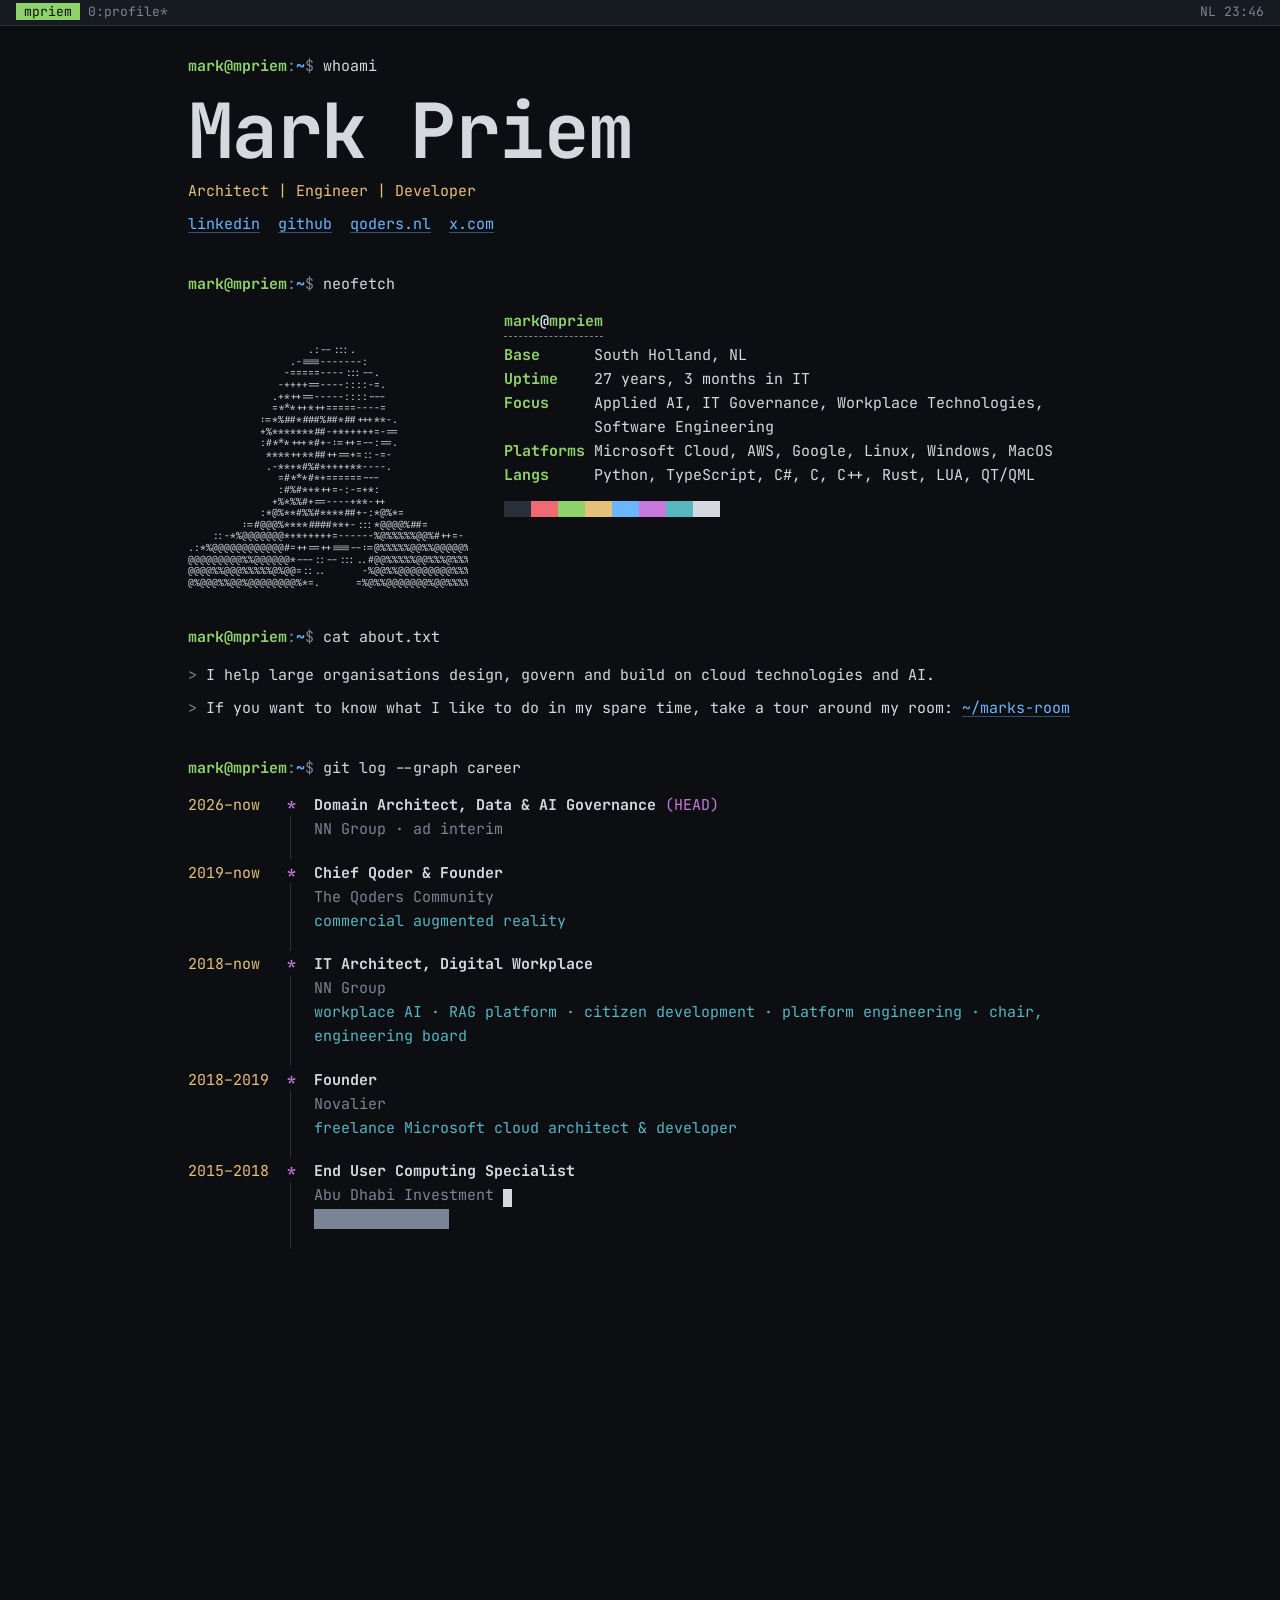
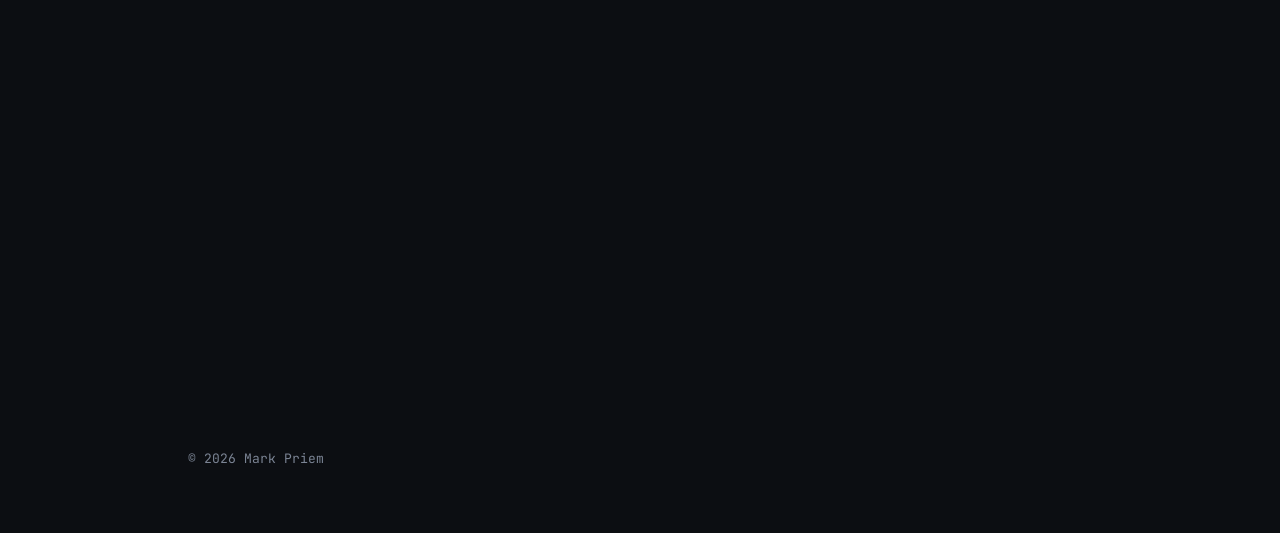
==== commit 7caab267: "fix mobile" ====
--- a/index.html
+++ b/index.html
@@ -386,7 +386,7 @@
           <a href="https://www.linkedin.com/in/mpriem">linkedin</a>
           <a href="https://github.com/mpriem">github</a>
           <a href="https://www.qoders.nl">qoders.nl</a>
-          <a href="mailto:markpriem@outlook.com">email</a>
+          <a href="https://x.com/markpriem">x.com</a>
         </p>
       </div>
     </section>
@@ -428,9 +428,9 @@
           <dl>
             <div><dt>Base</dt><dd>South Holland, NL</dd></div>
             <div><dt>Uptime</dt><dd id="uptime">25+ years in IT</dd></div>
-            <div><dt>Focus</dt><dd>Data &amp; AI governance, workplace AI, platform engineering</dd></div>
-            <div><dt>Stack</dt><dd>Azure, Microsoft 365, Power Platform, Entra ID, C#</dd></div>
-            <div><dt>Langs</dt><dd>English, Nederlands, français (un peu)</dd></div>
+            <div><dt>Focus</dt><dd>Applied AI, IT Governance, Workplace Technologies, Software Engineering</dd></div>
+            <div><dt>Platforms</dt><dd>Microsoft Cloud, AWS, Google, Linux, Windows, MacOS</dd></div>
+            <div><dt>Langs</dt><dd>Python, TypeScript, C#, C, C++, Rust, LUA, QT/QML</dd></div>
           </dl>
           <div class="swatches deco" aria-hidden="true">
             <i style="background: var(--rule)"></i><i style="background: var(--red)"></i><i style="background: var(--green)"></i><i style="background: var(--yellow)"></i><i style="background: var(--blue)"></i><i style="background: var(--magenta)"></i><i style="background: var(--cyan)"></i><i style="background: var(--fg)"></i>
@@ -442,8 +442,8 @@
     <section class="about">
       <p class="cmd" data-type="cmd"><span class="ps1"><span class="user">mark@mpriem</span><span class="sign">:</span><span class="path">~</span><span class="sign">$ </span></span>cat about.txt</p>
       <div data-type="out">
-        <p>I help large organisations design, govern and build on Microsoft cloud and AI.</p>
-        <p>If you want to know who Mark is, take a tour around my room: <a href="marks-room/">~/marks-room</a></p>
+        <p>I help large organisations design, govern and build on cloud technologies and AI.</p>
+        <p>If you want to know what I like to do in my spare time, take a tour around my room: <a href="marks-room/">~/marks-room</a></p>
       </div>
     </section>
 
@@ -542,6 +542,7 @@
       <p class="cmd" data-type="cmd"><span class="ps1"><span class="user">mark@mpriem</span><span class="sign">:</span><span class="path">~</span><span class="sign">$ </span></span>ls certifications/</p>
       <h2 class="sr-only">Certifications</h2>
       <ul class="ls" data-type="out">
+        <li>Togaf_9_Certified_Enterprise_Architect</li>
         <li>MCSM_SharePoint</li>
         <li>MCSE_Productivity</li>
         <li>PowerPlatform_Functional_Consultant</li>
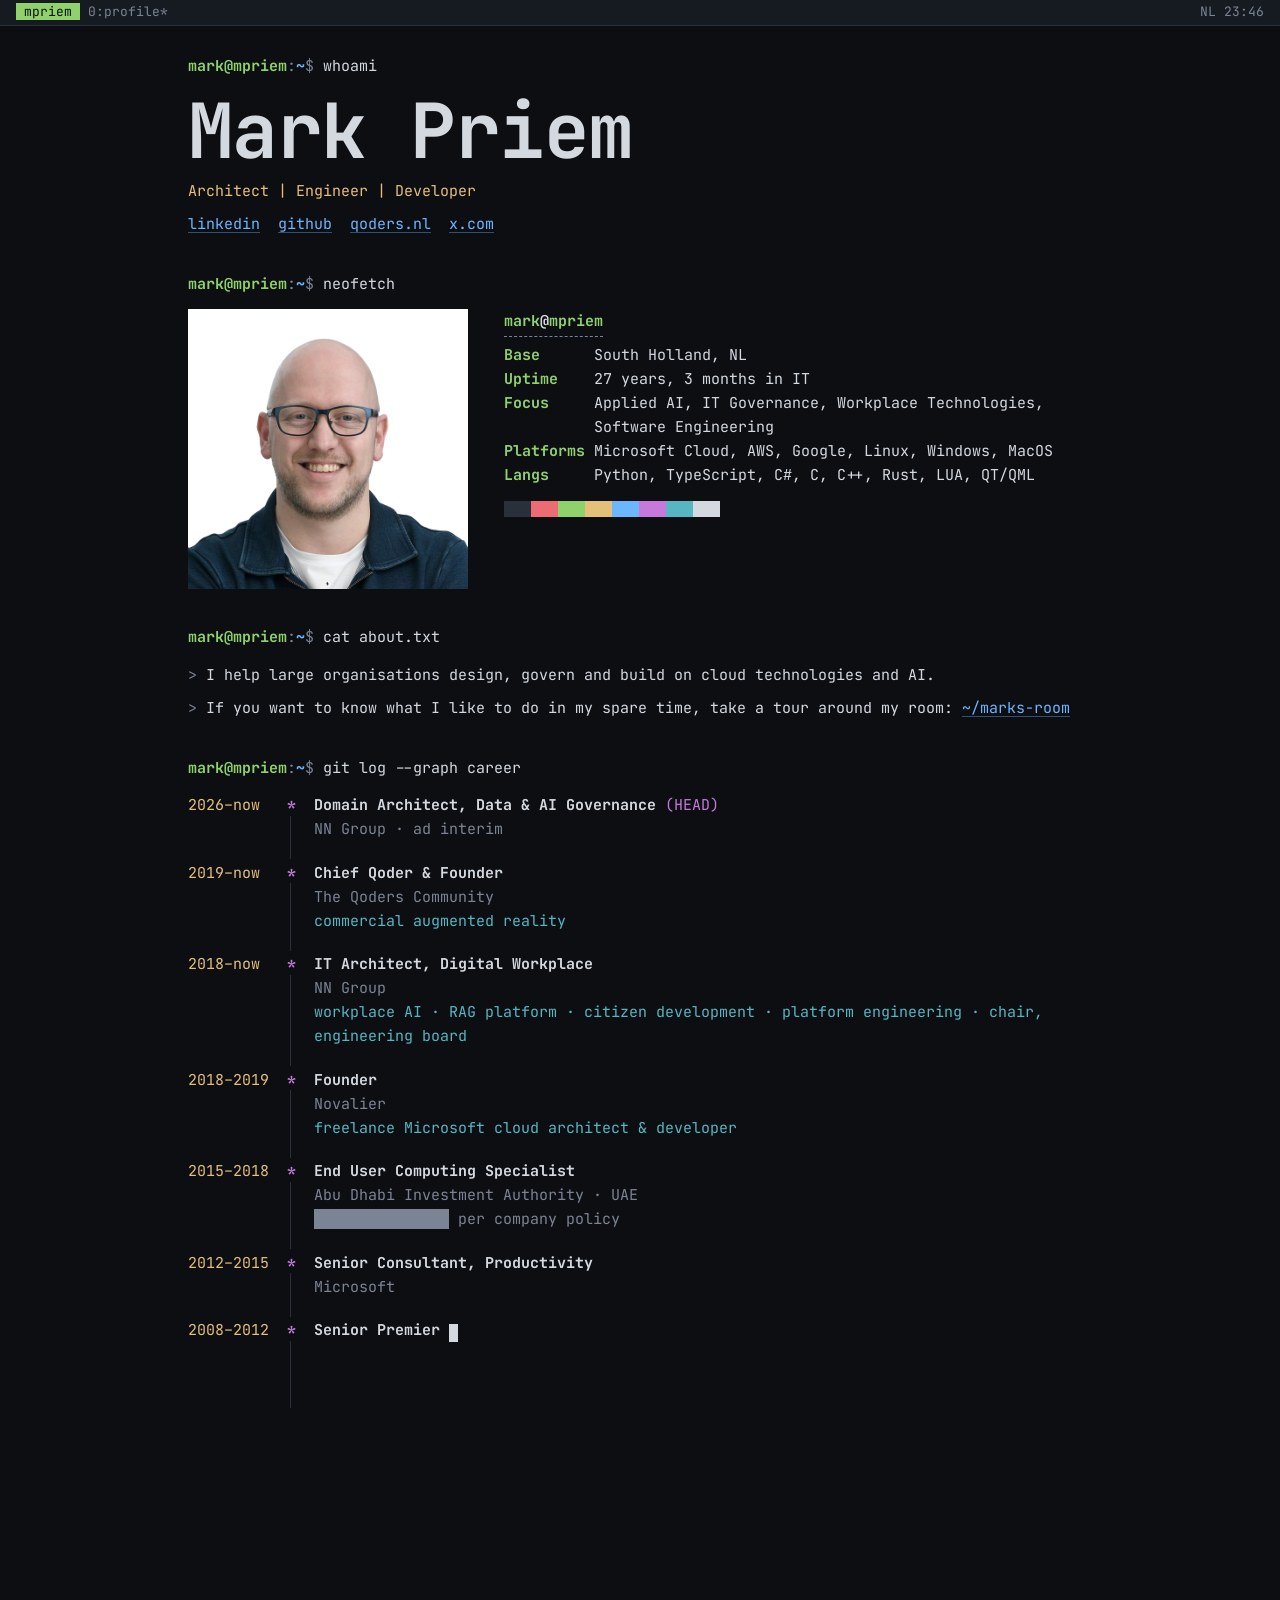
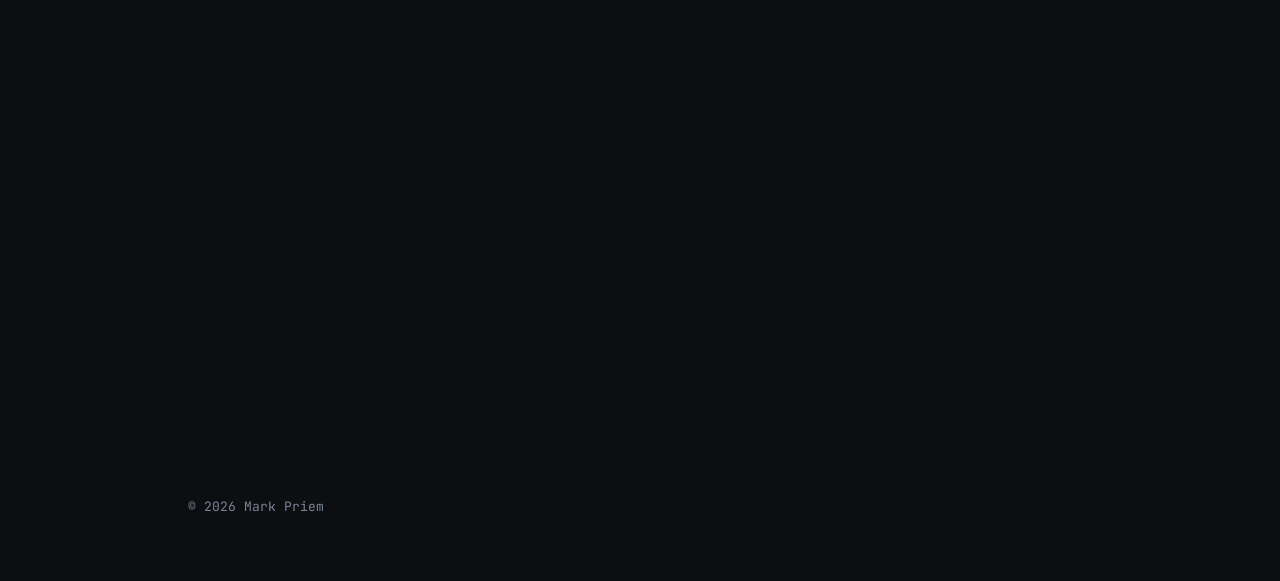
==== commit e2f74dec: "Add Azure developer certification and bachelor's degree to the profile Co-Authored-By: Claude Opus 5" ====
--- a/index.html
+++ b/index.html
@@ -540,14 +540,16 @@
 
     <section>
       <p class="cmd" data-type="cmd"><span class="ps1"><span class="user">mark@mpriem</span><span class="sign">:</span><span class="path">~</span><span class="sign">$ </span></span>ls certifications/</p>
-      <h2 class="sr-only">Certifications</h2>
+      <h2 class="sr-only">Education/Certifications</h2>
       <ul class="ls" data-type="out">
         <li>Togaf_9_Certified_Enterprise_Architect</li>
         <li>MCSM_SharePoint</li>
+        <li>Azure_Certified_Solution_Developer</li>
         <li>MCSE_Productivity</li>
         <li>PowerPlatform_Functional_Consultant</li>
         <li>PowerPlatform_Fundamentals</li>
-        <li><span class="dir">legacy/</span> <span class="dim">MCSE, MCITP, MCPD, Exchange, Network+, A+</span></li>
+        <li>University_Bachelor_Information_Technology</li>
+        <li><span class="dir">legacy/</span> <span class="dim">MCSE, MCITP, MCPD, SharePoint MCM, Exchange MCM, Network+, A+</span></li>
       </ul>
     </section>
 
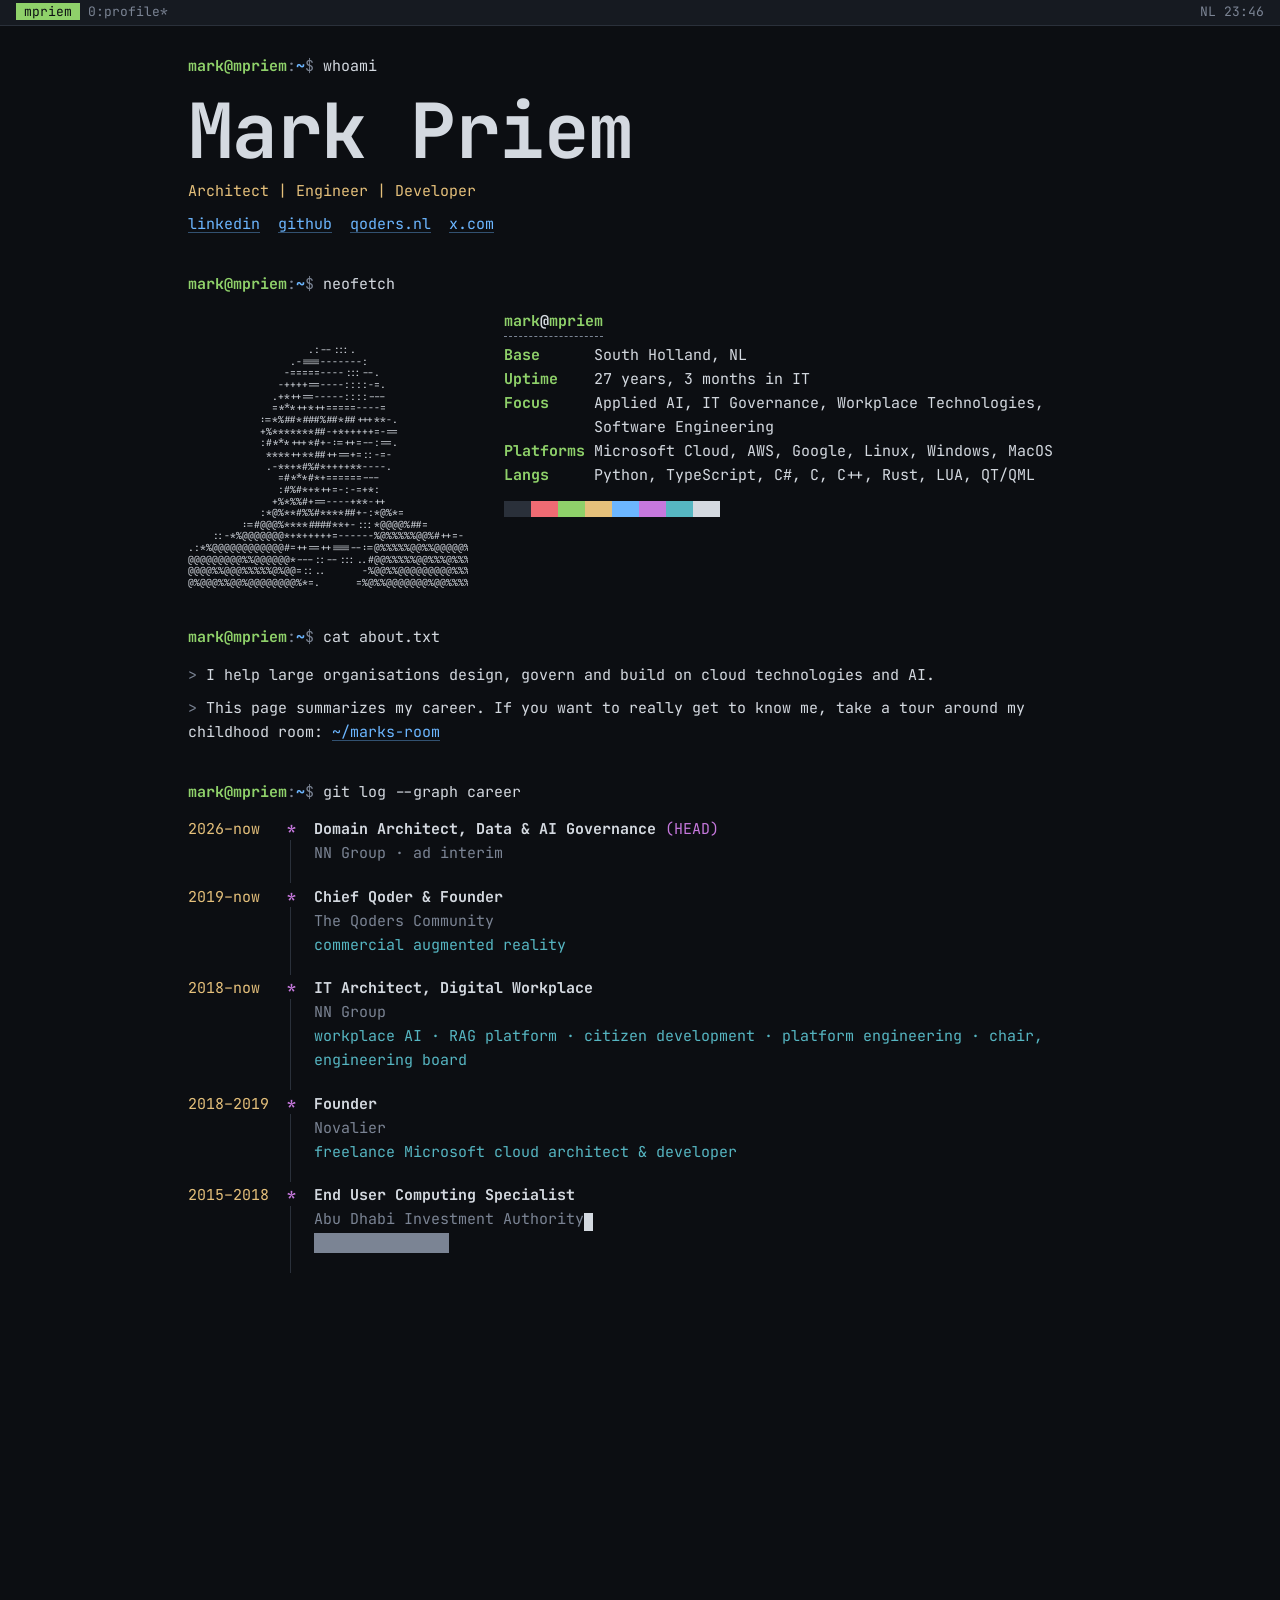
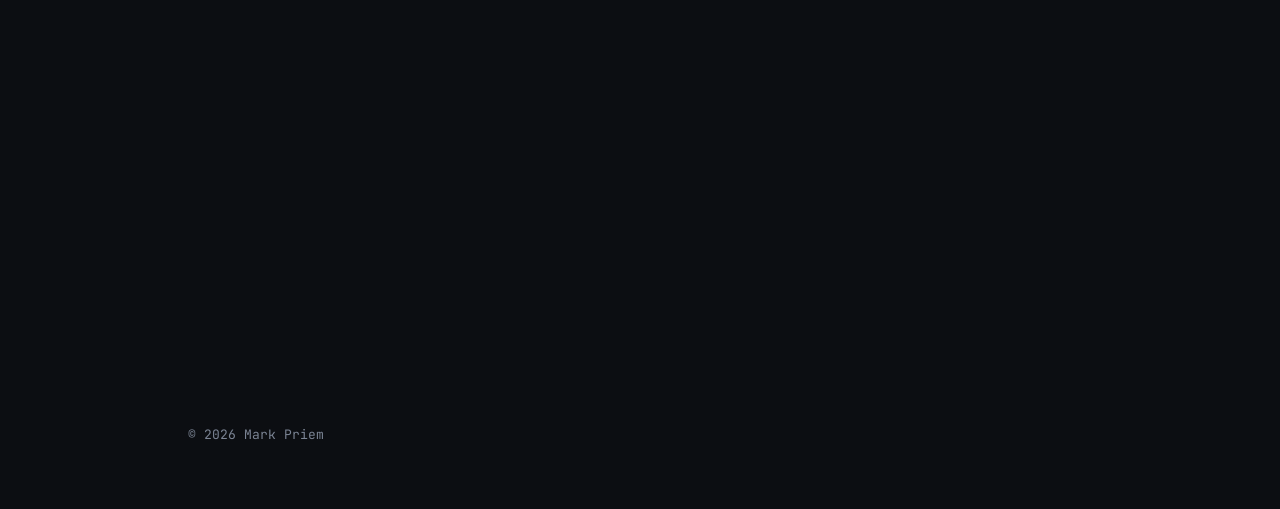
==== commit ebd58e10: "subsites" ====
--- a/index.html
+++ b/index.html
@@ -14,361 +14,8 @@
   <link rel="preconnect" href="https://fonts.googleapis.com">
   <link rel="preconnect" href="https://fonts.gstatic.com" crossorigin>
   <link rel="stylesheet" href="https://fonts.googleapis.com/css2?family=JetBrains+Mono:wght@400;700&display=swap">
-  <style>
-    :root {
-      --bg: #0c0e12;
-      --bar: #161a21;
-      --fg: #d4d9e0;
-      --dim: #7b8494;
-      --rule: #2a303a;
-      --green: #8fd16a;
-      --blue: #6cb6ff;
-      --yellow: #e5c07b;
-      --magenta: #c678dd;
-      --cyan: #56b6c2;
-      --red: #ef6b73;
-      color-scheme: dark;
-    }
-    * {
-      box-sizing: border-box;
-    }
-    html {
-      background: var(--bg);
-      -webkit-text-size-adjust: 100%;
-    }
-    body {
-      margin: 0;
-      background: var(--bg);
-      color: var(--fg);
-      font: 15px/1.6 'JetBrains Mono', ui-monospace, SFMono-Regular, Menlo, Consolas, monospace;
-    }
-    a {
-      color: var(--blue);
-      text-decoration: underline;
-      text-decoration-color: color-mix(in srgb, currentColor 40%, transparent);
-      text-underline-offset: 3px;
-    }
-    a:hover {
-      text-decoration-color: currentColor;
-    }
-    a:focus-visible {
-      outline: 2px solid var(--blue);
-      outline-offset: 2px;
-    }
-    h1, h2, h3, p, ol, ul, dl, dd, figure, pre {
-      margin: 0;
-      font: inherit;
-    }
-    ol, ul {
-      padding: 0;
-      list-style: none;
-    }
-    .sr-only {
-      position: absolute;
-      width: 1px;
-      height: 1px;
-      overflow: hidden;
-      clip: rect(0 0 0 0);
-      white-space: nowrap;
-    }
-
-    /* A tmux status line along the top. */
-    .bar {
-      position: sticky;
-      top: 0;
-      z-index: 1;
-      display: flex;
-      justify-content: space-between;
-      gap: 2ch;
-      padding: 2px max(16px, env(safe-area-inset-right)) 2px max(16px, env(safe-area-inset-left));
-      background: var(--bar);
-      border-bottom: 1px solid var(--rule);
-      color: var(--dim);
-      font-size: 13px;
-      white-space: nowrap;
-    }
-    .bar b {
-      color: var(--bg);
-      background: var(--green);
-      padding: 0 1ch;
-      font-weight: 400;
-    }
-
-    .term {
-      max-width: 104ch;
-      margin: 0 auto;
-      padding: 28px max(16px, env(safe-area-inset-right)) 64px max(16px, env(safe-area-inset-left));
-    }
-    section + section {
-      margin-top: 2.4em;
-    }
-    .cmd {
-      margin-bottom: 0.9em;
-      overflow-wrap: anywhere;
-    }
-    .ps1 .user {
-      color: var(--green);
-      font-weight: 700;
-    }
-    .ps1 .path {
-      color: var(--blue);
-      font-weight: 700;
-    }
-    .ps1 .sign {
-      color: var(--dim);
-    }
-    .dim {
-      color: var(--dim);
-    }
-
-    .whoami h1 {
-      font-size: clamp(40px, 11vw, 76px);
-      font-weight: 700;
-      line-height: 1.05;
-      letter-spacing: -0.02em;
-    }
-    .tagline {
-      margin-top: 0.5em;
-      color: var(--yellow);
-    }
-    .links {
-      display: flex;
-      flex-wrap: wrap;
-      gap: 0.4em 2ch;
-      margin-top: 0.6em;
-    }
-    .links .dim {
-      text-decoration: none;
-    }
-
-    /* neofetch: the photo in ASCII until it has typed out, then the photo
-       itself. Hovering brings the ASCII back. */
-    .fetch {
-      display: grid;
-      grid-template-columns: 1fr;
-      gap: 1.4em 4ch;
-      align-items: start;
-    }
-    @media (min-width: 720px) {
-      .fetch {
-        grid-template-columns: 280px 1fr;
-      }
-    }
-    .photo {
-      position: relative;
-      width: min(100%, 280px);
-      aspect-ratio: 1;
-      container-type: inline-size;
-      overflow: hidden;
-    }
-    .photo pre {
-      color: var(--fg);
-      font-size: calc(100cqw / 48 / 0.6);
-      line-height: 1.2;
-      white-space: pre;
-    }
-    .photo img {
-      position: absolute;
-      inset: 0;
-      width: 100%;
-      height: 100%;
-      object-fit: cover;
-      filter: grayscale(0.15) contrast(1.02);
-      transition: opacity 0.9s ease;
-    }
-    .photo.rendered:hover img {
-      opacity: 0;
-      transition-duration: 0.25s;
-    }
-    .fetch .host {
-      color: var(--green);
-      font-weight: 700;
-    }
-    .fetch .host span {
-      color: var(--fg);
-    }
-    .fetch hr {
-      width: 11ch;
-      margin: 0.2em 0 0.4em;
-      border: 0;
-      border-top: 1px dashed var(--dim);
-    }
-    .fetch dl div {
-      display: grid;
-      grid-template-columns: 9ch 1fr;
-      gap: 1ch;
-    }
-    .fetch dt {
-      color: var(--green);
-      font-weight: 700;
-    }
-    .swatches {
-      display: flex;
-      margin-top: 0.9em;
-    }
-    .swatches i {
-      width: 3ch;
-      height: 1.1em;
-    }
-
-    .about p + p {
-      margin-top: 0.6em;
-    }
-    .about [data-type] p::before {
-      content: '> ';
-      color: var(--dim);
-    }
-
-    /* git log --graph: the date, the graph line with its commit, the role. */
-    .log li {
-      display: grid;
-      grid-template-columns: 3ch 1fr;
-      grid-template-areas:
-        "rail when"
-        "rail body";
-    }
-    @media (min-width: 720px) {
-      .log li {
-        grid-template-columns: 11ch 3ch 1fr;
-        grid-template-areas: "when rail body";
-      }
-    }
-    .log .when {
-      grid-area: when;
-      color: var(--yellow);
-      white-space: nowrap;
-    }
-    .log .rail {
-      grid-area: rail;
-      position: relative;
-    }
-    .log .rail::before {
-      content: '*';
-      position: absolute;
-      left: 0;
-      top: 0;
-      color: var(--magenta);
-      font-weight: 700;
-    }
-    .log .rail::after {
-      content: '';
-      position: absolute;
-      left: 0.3ch;
-      top: 1.5em;
-      bottom: 0.1em;
-      border-left: 1px solid var(--rule);
-    }
-    .log li:last-child .rail::after {
-      display: none;
-    }
-    .log .body {
-      grid-area: body;
-      padding-bottom: 1.3em;
-    }
-    .log li:last-child .body {
-      padding-bottom: 0;
-    }
-    .log h3 {
-      font-weight: 700;
-    }
-    .log .ref {
-      color: var(--magenta);
-      font-weight: 400;
-    }
-    .log .org {
-      color: var(--dim);
-    }
-    .log .note {
-      color: var(--cyan);
-    }
-    .log .redacted {
-      color: var(--dim);
-    }
-    .log .redacted s {
-      text-decoration: none;
-      background: var(--dim);
-      color: transparent;
-    }
-
-    .ls {
-      display: grid;
-      grid-template-columns: repeat(auto-fill, minmax(34ch, 1fr));
-      column-gap: 3ch;
-    }
-    .ls li:last-child {
-      grid-column: 1 / -1;
-    }
-    .ls .dir {
-      color: var(--blue);
-      font-weight: 700;
-    }
-
-    .footer {
-      margin-top: 3em;
-      color: var(--dim);
-      font-size: 13px;
-    }
-
-    /* Typing as it scrolls into view (typing.js below). Until a block's turn
-       comes, its text stays in the page but out of sight, so nothing jumps
-       and screen readers and search engines still get all of it. */
-    .typing [data-type]:not(.ready),
-    .typing [data-type]:not(.ready) *,
-    .typing .ghost {
-      color: transparent !important;
-      text-decoration-color: transparent !important;
-    }
-    .typing .ghost * {
-      color: transparent !important;
-    }
-    .typing [data-type]:not(.started) .rail,
-    .typing [data-type]:not(.started) *::before,
-    .typing [data-type]:not(.done) .deco {
-      visibility: hidden;
-    }
-    /* A link's underline belongs to the link, not its ghost text. */
-    .typing [data-type]:not(.done) a {
-      text-decoration-color: transparent;
-    }
-    .typing .photo:not(.rendered) img {
-      opacity: 0;
-    }
-    .cursor {
-      display: inline-block;
-      position: relative;
-      width: 0;
-      height: 1em;
-      vertical-align: text-bottom;
-    }
-    .cursor::after {
-      content: '';
-      position: absolute;
-      left: 0;
-      top: -0.1em;
-      width: 0.6em;
-      height: 1.25em;
-      background: var(--fg);
-      animation: blink 1.1s steps(1) infinite;
-    }
-    .busy .cursor::after {
-      animation: none;
-    }
-    @keyframes blink {
-      50% { opacity: 0; }
-    }
-    @media (prefers-reduced-motion: reduce) {
-      .cursor::after {
-        animation: none;
-      }
-    }
-  </style>
-  <script>
-    // Only type things out for those who don't mind the motion; everyone
-    // else gets the page as it is.
-    if (!matchMedia('(prefers-reduced-motion: reduce)').matches) {
-      document.documentElement.classList.add('typing');
-    }
-  </script>
+  <link rel="stylesheet" href="css/style.css">
+  <script src="js/main.js"></script>
 </head>
 <body>
   <header class="bar" aria-hidden="true">
@@ -443,7 +90,7 @@
       <p class="cmd" data-type="cmd"><span class="ps1"><span class="user">mark@mpriem</span><span class="sign">:</span><span class="path">~</span><span class="sign">$ </span></span>cat about.txt</p>
       <div data-type="out">
         <p>I help large organisations design, govern and build on cloud technologies and AI.</p>
-        <p>If you want to know what I like to do in my spare time, take a tour around my room: <a href="marks-room/">~/marks-room</a></p>
+        <p>This page summarizes my career. If you want to really get to know me, take a tour around my childhood room: <a href="marks-room/">~/marks-room</a></p>
       </div>
     </section>
 
@@ -559,132 +206,6 @@
 
     <p class="footer">© <span id="year">2026</span> Mark Priem</p>
   </main>
-
-  <script>
-    // Time in the Netherlands on the status line, and how long ago the first
-    // job started (September 1999).
-    (() => {
-      const clock = document.getElementById('clock');
-      const time = new Intl.DateTimeFormat('en-GB', { timeZone: 'Europe/Amsterdam', hour: '2-digit', minute: '2-digit' });
-      const tick = () => clock.textContent = time.format(new Date());
-      tick();
-      setInterval(tick, 15000);
-
-      const now = new Date();
-      const months = (now.getFullYear() - 1999) * 12 + now.getMonth() - 8;
-      const years = Math.floor(months / 12), rest = months % 12;
-      document.getElementById('uptime').textContent =
-        `${years} years${rest ? `, ${rest} month${rest > 1 ? 's' : ''}` : ''} in IT`;
-      document.getElementById('year').textContent = now.getFullYear();
-    })();
-
-    // typing.js: every [data-type] block types itself out once it scrolls
-    // into view, in page order. "cmd" types like a person after the prompt,
-    // "out" streams like program output, "lines" prints a line at a time.
-    // Scrolling past a block, or a click or key press, finishes the typing
-    // at once.
-    (() => {
-      if (!document.documentElement.classList.contains('typing')) return;
-      const blocks = [...document.querySelectorAll('[data-type]')];
-      const cursor = document.createElement('span');
-      cursor.className = 'cursor';
-      cursor.setAttribute('aria-hidden', 'true');
-      const wait = ms => new Promise(resolve => setTimeout(resolve, ms));
-
-      // Each text node becomes the part typed so far, still empty, and the
-      // rest in a ghost span that keeps its place in the layout.
-      for (const block of blocks) {
-        const walker = document.createTreeWalker(block, NodeFilter.SHOW_TEXT);
-        const nodes = [];
-        while (walker.nextNode()) nodes.push(walker.currentNode);
-        block.parts = nodes.map(node => {
-          const instant = !node.data.trim() || !!node.parentElement.closest('.ps1, .sr-only');
-          const shown = document.createTextNode('');
-          const ghost = document.createElement('span');
-          ghost.className = 'ghost';
-          node.replaceWith(shown, ghost);
-          ghost.append(node);
-          return { shown, ghost, rest: node, instant };
-        });
-        block.classList.add('ready');
-      }
-
-      let skipping = false;
-      const hurry = block => skipping || block.getBoundingClientRect().bottom < 0;
-
-      async function type(block) {
-        const mode = block.dataset.type;
-        block.classList.add('started');
-        let prompted = false;
-        for (const part of block.parts) {
-          const { shown, rest } = part;
-          // A beat at the prompt before typing the command.
-          if (mode === 'cmd' && !part.instant && !prompted) {
-            prompted = true;
-            if (!hurry(block)) await wait(450);
-          }
-          while (rest.data) {
-            let n = rest.data.length;
-            const fast = part.instant || hurry(block);
-            if (!fast && mode === 'cmd') n = 1;
-            else if (!fast && mode === 'out') n = 3;
-            else if (!fast && mode === 'lines') {
-              const end = rest.data.indexOf('\n');
-              if (end >= 0) n = end + 1;
-            }
-            shown.data += rest.data.slice(0, n);
-            rest.data = rest.data.slice(n);
-            shown.after(cursor);
-            if (fast) continue;
-            document.body.classList.add('busy');
-            await wait(mode === 'cmd' ? 40 + Math.random() * 80 : mode === 'lines' ? 30 : 10);
-          }
-        }
-        document.body.classList.remove('busy');
-        if (mode === 'cmd' && !hurry(block)) await wait(300);
-        for (const { ghost } of block.parts) ghost.remove();
-        block.classList.add('done');
-        block.dispatchEvent(new Event('typed'));
-      }
-
-      const queue = [];
-      let running = false;
-      async function run() {
-        if (running) return;
-        running = true;
-        while (queue.length) await type(queue.shift());
-        running = false;
-        skipping = false;
-      }
-
-      // A block coming into view queues itself and anything above it that
-      // hasn't had its turn yet.
-      const seen = new IntersectionObserver(entries => {
-        for (const entry of entries) {
-          if (!entry.isIntersecting) continue;
-          const last = blocks.indexOf(entry.target);
-          for (const block of blocks.slice(0, last + 1)) {
-            if (block.queued) continue;
-            block.queued = true;
-            seen.unobserve(block);
-            queue.push(block);
-          }
-        }
-        run();
-      }, { rootMargin: '0px 0px -10% 0px' });
-      blocks.forEach(block => seen.observe(block));
-
-      addEventListener('click', event => {
-        if (running && !event.target.closest('a')) skipping = true;
-      });
-      addEventListener('keydown', event => {
-        if (running && !event.metaKey && !event.ctrlKey && !['Tab', 'Shift', 'Alt'].includes(event.key)) skipping = true;
-      });
-
-      // The photo, once its ASCII has printed.
-      const photo = document.querySelector('.photo');
-      photo.addEventListener('typed', () => setTimeout(() => photo.classList.add('rendered'), 500));
-    })();
-  </script>
 </body>
 </html>
+
--- a/css/style.css
+++ b/css/style.css
@@ -0,0 +1,346 @@
+:root {
+  --bg: #0c0e12;
+  --bar: #161a21;
+  --fg: #d4d9e0;
+  --dim: #7b8494;
+  --rule: #2a303a;
+  --green: #8fd16a;
+  --blue: #6cb6ff;
+  --yellow: #e5c07b;
+  --magenta: #c678dd;
+  --cyan: #56b6c2;
+  --red: #ef6b73;
+  color-scheme: dark;
+}
+* {
+  box-sizing: border-box;
+}
+html {
+  background: var(--bg);
+  -webkit-text-size-adjust: 100%;
+}
+body {
+  margin: 0;
+  background: var(--bg);
+  color: var(--fg);
+  font: 15px/1.6 'JetBrains Mono', ui-monospace, SFMono-Regular, Menlo, Consolas, monospace;
+}
+a {
+  color: var(--blue);
+  text-decoration: underline;
+  text-decoration-color: color-mix(in srgb, currentColor 40%, transparent);
+  text-underline-offset: 3px;
+}
+a:hover {
+  text-decoration-color: currentColor;
+}
+a:focus-visible {
+  outline: 2px solid var(--blue);
+  outline-offset: 2px;
+}
+h1, h2, h3, p, ol, ul, dl, dd, figure, pre {
+  margin: 0;
+  font: inherit;
+}
+ol, ul {
+  padding: 0;
+  list-style: none;
+}
+.sr-only {
+  position: absolute;
+  width: 1px;
+  height: 1px;
+  overflow: hidden;
+  clip: rect(0 0 0 0);
+  white-space: nowrap;
+}
+
+/* A tmux status line along the top. */
+.bar {
+  position: sticky;
+  top: 0;
+  z-index: 1;
+  display: flex;
+  justify-content: space-between;
+  gap: 2ch;
+  padding: 2px max(16px, env(safe-area-inset-right)) 2px max(16px, env(safe-area-inset-left));
+  background: var(--bar);
+  border-bottom: 1px solid var(--rule);
+  color: var(--dim);
+  font-size: 13px;
+  white-space: nowrap;
+}
+.bar b {
+  color: var(--bg);
+  background: var(--green);
+  padding: 0 1ch;
+  font-weight: 400;
+}
+
+.term {
+  max-width: 104ch;
+  margin: 0 auto;
+  padding: 28px max(16px, env(safe-area-inset-right)) 64px max(16px, env(safe-area-inset-left));
+}
+section + section {
+  margin-top: 2.4em;
+}
+.cmd {
+  margin-bottom: 0.9em;
+  overflow-wrap: anywhere;
+}
+.ps1 .user {
+  color: var(--green);
+  font-weight: 700;
+}
+.ps1 .path {
+  color: var(--blue);
+  font-weight: 700;
+}
+.ps1 .sign {
+  color: var(--dim);
+}
+.dim {
+  color: var(--dim);
+}
+
+.whoami h1 {
+  font-size: clamp(40px, 11vw, 76px);
+  font-weight: 700;
+  line-height: 1.05;
+  letter-spacing: -0.02em;
+}
+.tagline {
+  margin-top: 0.5em;
+  color: var(--yellow);
+}
+.links {
+  display: flex;
+  flex-wrap: wrap;
+  gap: 0.4em 2ch;
+  margin-top: 0.6em;
+}
+.links .dim {
+  text-decoration: none;
+}
+
+/* neofetch: the photo in ASCII until it has typed out, then the photo
+   itself. Hovering brings the ASCII back. */
+.fetch {
+  display: grid;
+  grid-template-columns: 1fr;
+  gap: 1.4em 4ch;
+  align-items: start;
+}
+@media (min-width: 720px) {
+  .fetch {
+    grid-template-columns: 280px 1fr;
+  }
+}
+.photo {
+  position: relative;
+  width: min(100%, 280px);
+  aspect-ratio: 1;
+  container-type: inline-size;
+  overflow: hidden;
+}
+.photo pre {
+  color: var(--fg);
+  font-size: calc(100cqw / 48 / 0.6);
+  line-height: 1.2;
+  white-space: pre;
+}
+.photo img {
+  position: absolute;
+  inset: 0;
+  width: 100%;
+  height: 100%;
+  object-fit: cover;
+  filter: grayscale(0.15) contrast(1.02);
+  transition: opacity 0.9s ease;
+}
+.photo.rendered:hover img {
+  opacity: 0;
+  transition-duration: 0.25s;
+}
+.fetch .host {
+  color: var(--green);
+  font-weight: 700;
+}
+.fetch .host span {
+  color: var(--fg);
+}
+.fetch hr {
+  width: 11ch;
+  margin: 0.2em 0 0.4em;
+  border: 0;
+  border-top: 1px dashed var(--dim);
+}
+.fetch dl div {
+  display: grid;
+  grid-template-columns: 9ch 1fr;
+  gap: 1ch;
+}
+.fetch dt {
+  color: var(--green);
+  font-weight: 700;
+}
+.swatches {
+  display: flex;
+  margin-top: 0.9em;
+}
+.swatches i {
+  width: 3ch;
+  height: 1.1em;
+}
+
+.about p + p {
+  margin-top: 0.6em;
+}
+.about [data-type] p::before {
+  content: '> ';
+  color: var(--dim);
+}
+
+/* git log --graph: the date, the graph line with its commit, the role. */
+.log li {
+  display: grid;
+  grid-template-columns: 3ch 1fr;
+  grid-template-areas:
+    "rail when"
+    "rail body";
+}
+@media (min-width: 720px) {
+  .log li {
+    grid-template-columns: 11ch 3ch 1fr;
+    grid-template-areas: "when rail body";
+  }
+}
+.log .when {
+  grid-area: when;
+  color: var(--yellow);
+  white-space: nowrap;
+}
+.log .rail {
+  grid-area: rail;
+  position: relative;
+}
+.log .rail::before {
+  content: '*';
+  position: absolute;
+  left: 0;
+  top: 0;
+  color: var(--magenta);
+  font-weight: 700;
+}
+.log .rail::after {
+  content: '';
+  position: absolute;
+  left: 0.3ch;
+  top: 1.5em;
+  bottom: 0.1em;
+  border-left: 1px solid var(--rule);
+}
+.log li:last-child .rail::after {
+  display: none;
+}
+.log .body {
+  grid-area: body;
+  padding-bottom: 1.3em;
+}
+.log li:last-child .body {
+  padding-bottom: 0;
+}
+.log h3 {
+  font-weight: 700;
+}
+.log .ref {
+  color: var(--magenta);
+  font-weight: 400;
+}
+.log .org {
+  color: var(--dim);
+}
+.log .note {
+  color: var(--cyan);
+}
+.log .redacted {
+  color: var(--dim);
+}
+.log .redacted s {
+  text-decoration: none;
+  background: var(--dim);
+  color: transparent;
+}
+
+.ls {
+  display: grid;
+  grid-template-columns: repeat(auto-fill, minmax(34ch, 1fr));
+  column-gap: 3ch;
+}
+.ls li:last-child {
+  grid-column: 1 / -1;
+}
+.ls .dir {
+  color: var(--blue);
+  font-weight: 700;
+}
+
+.footer {
+  margin-top: 3em;
+  color: var(--dim);
+  font-size: 13px;
+}
+
+/* Typing as it scrolls into view (typing.js below). Until a block's turn
+   comes, its text stays in the page but out of sight, so nothing jumps
+   and screen readers and search engines still get all of it. */
+.typing [data-type]:not(.ready),
+.typing [data-type]:not(.ready) *,
+.typing .ghost {
+  color: transparent !important;
+  text-decoration-color: transparent !important;
+}
+.typing .ghost * {
+  color: transparent !important;
+}
+.typing [data-type]:not(.started) .rail,
+.typing [data-type]:not(.started) *::before,
+.typing [data-type]:not(.done) .deco {
+  visibility: hidden;
+}
+/* A link's underline belongs to the link, not its ghost text. */
+.typing [data-type]:not(.done) a {
+  text-decoration-color: transparent;
+}
+.typing .photo:not(.rendered) img {
+  opacity: 0;
+}
+.cursor {
+  display: inline-block;
+  position: relative;
+  width: 0;
+  height: 1em;
+  vertical-align: text-bottom;
+}
+.cursor::after {
+  content: '';
+  position: absolute;
+  left: 0;
+  top: -0.1em;
+  width: 0.6em;
+  height: 1.25em;
+  background: var(--fg);
+  animation: blink 1.1s steps(1) infinite;
+}
+.busy .cursor::after {
+  animation: none;
+}
+@keyframes blink {
+  50% { opacity: 0; }
+}
+@media (prefers-reduced-motion: reduce) {
+  .cursor::after {
+    animation: none;
+  }
+}
